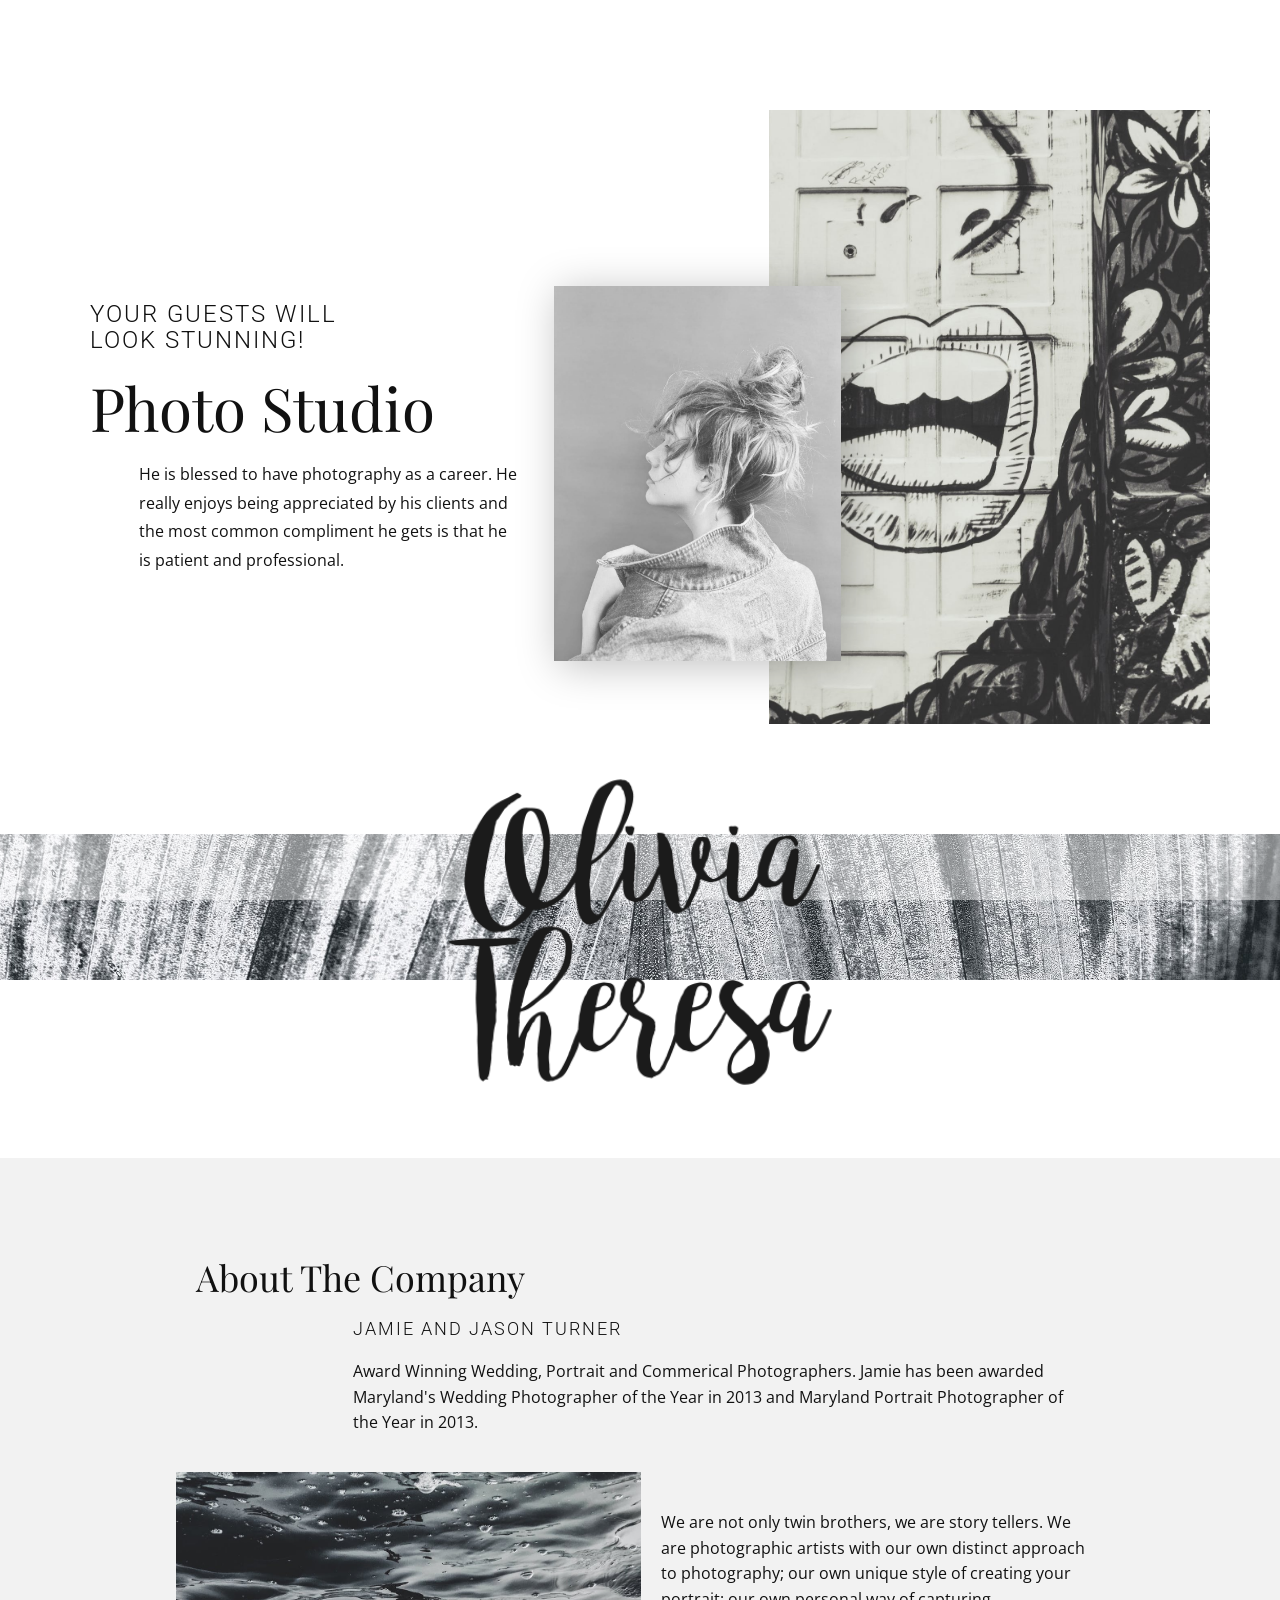
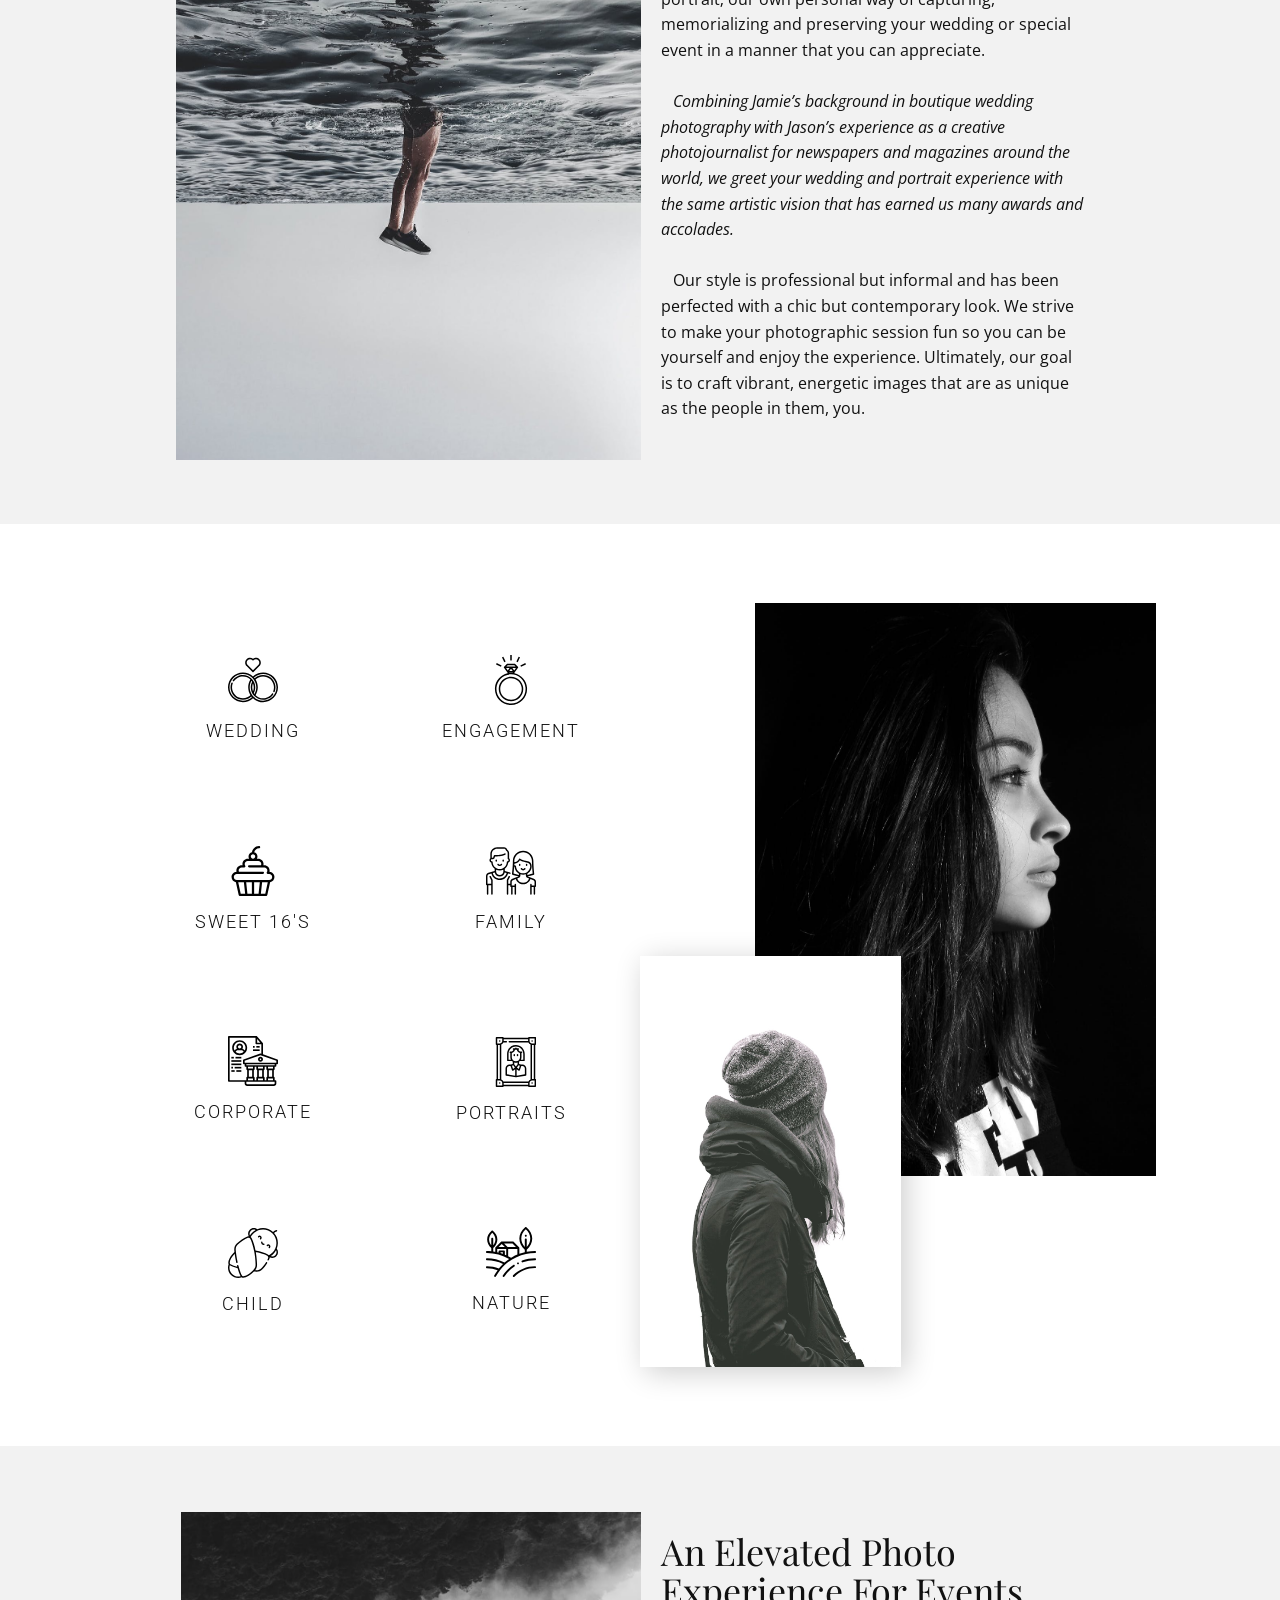
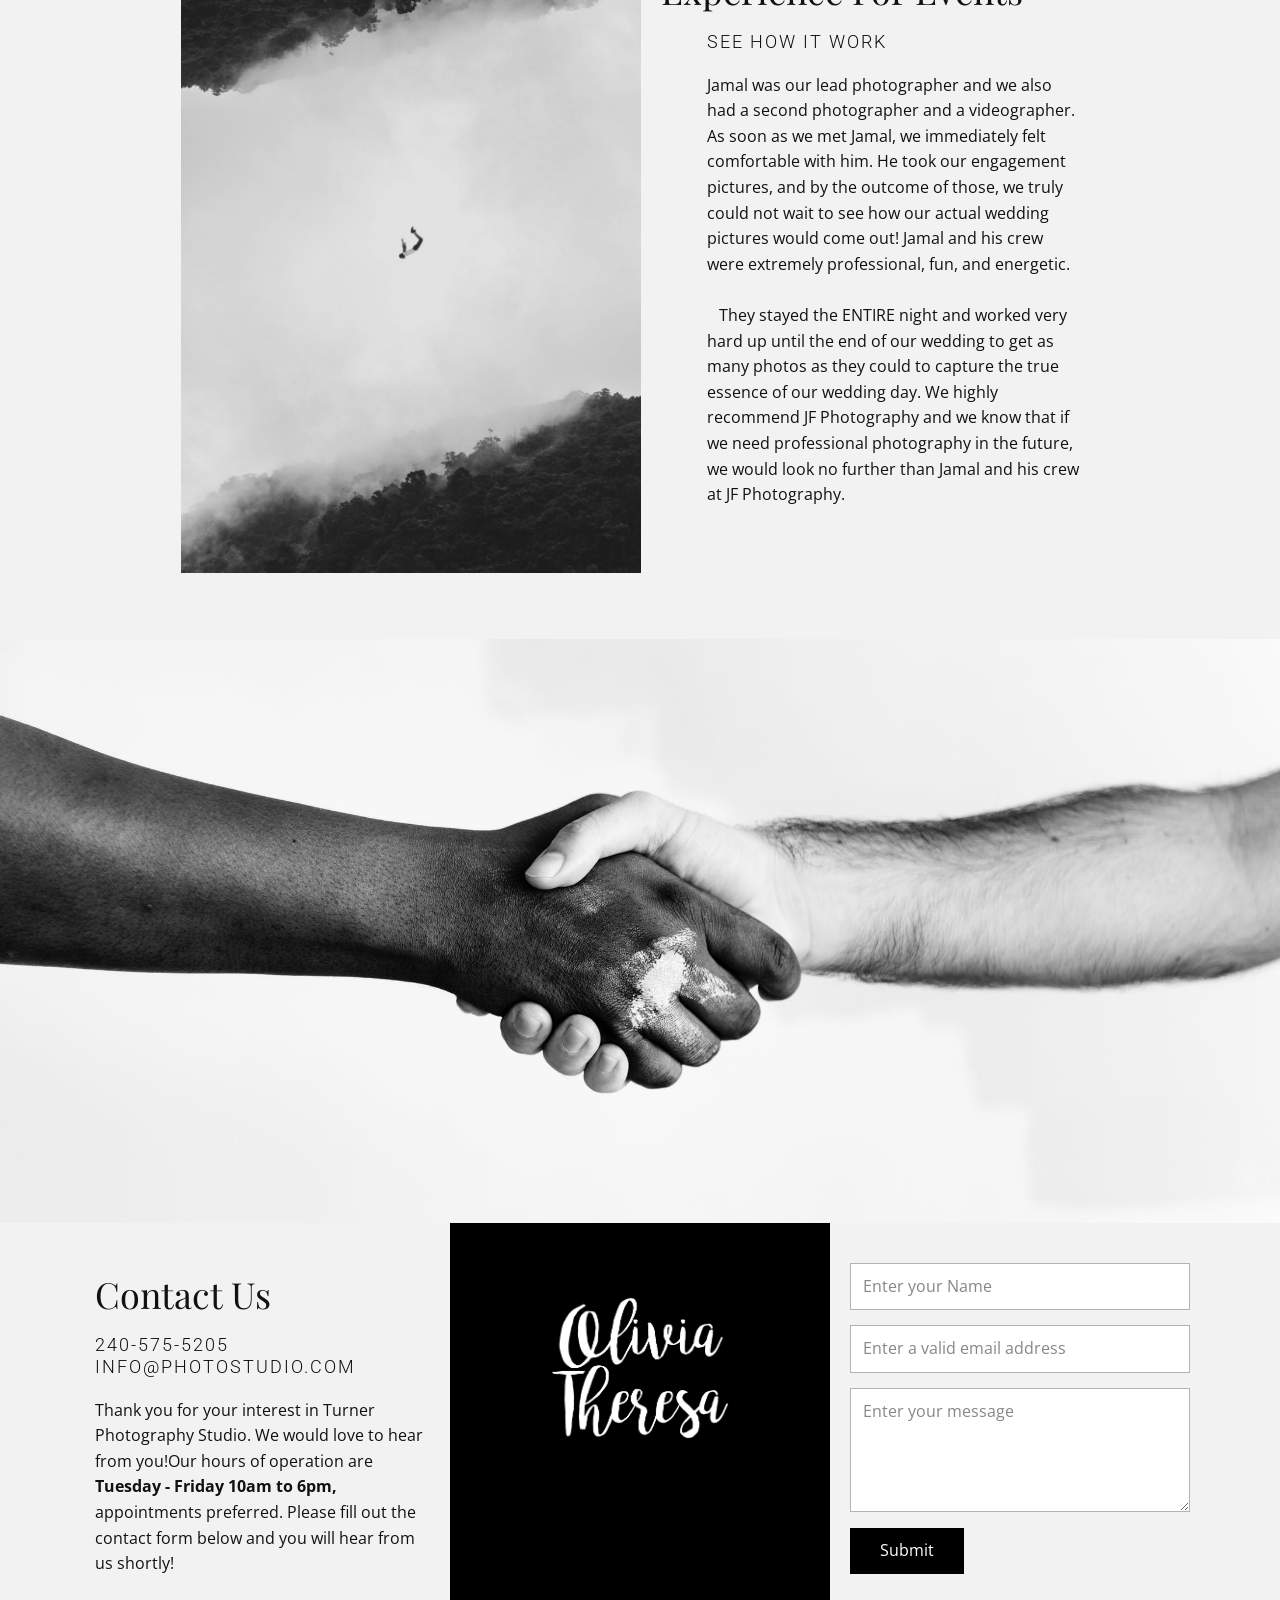
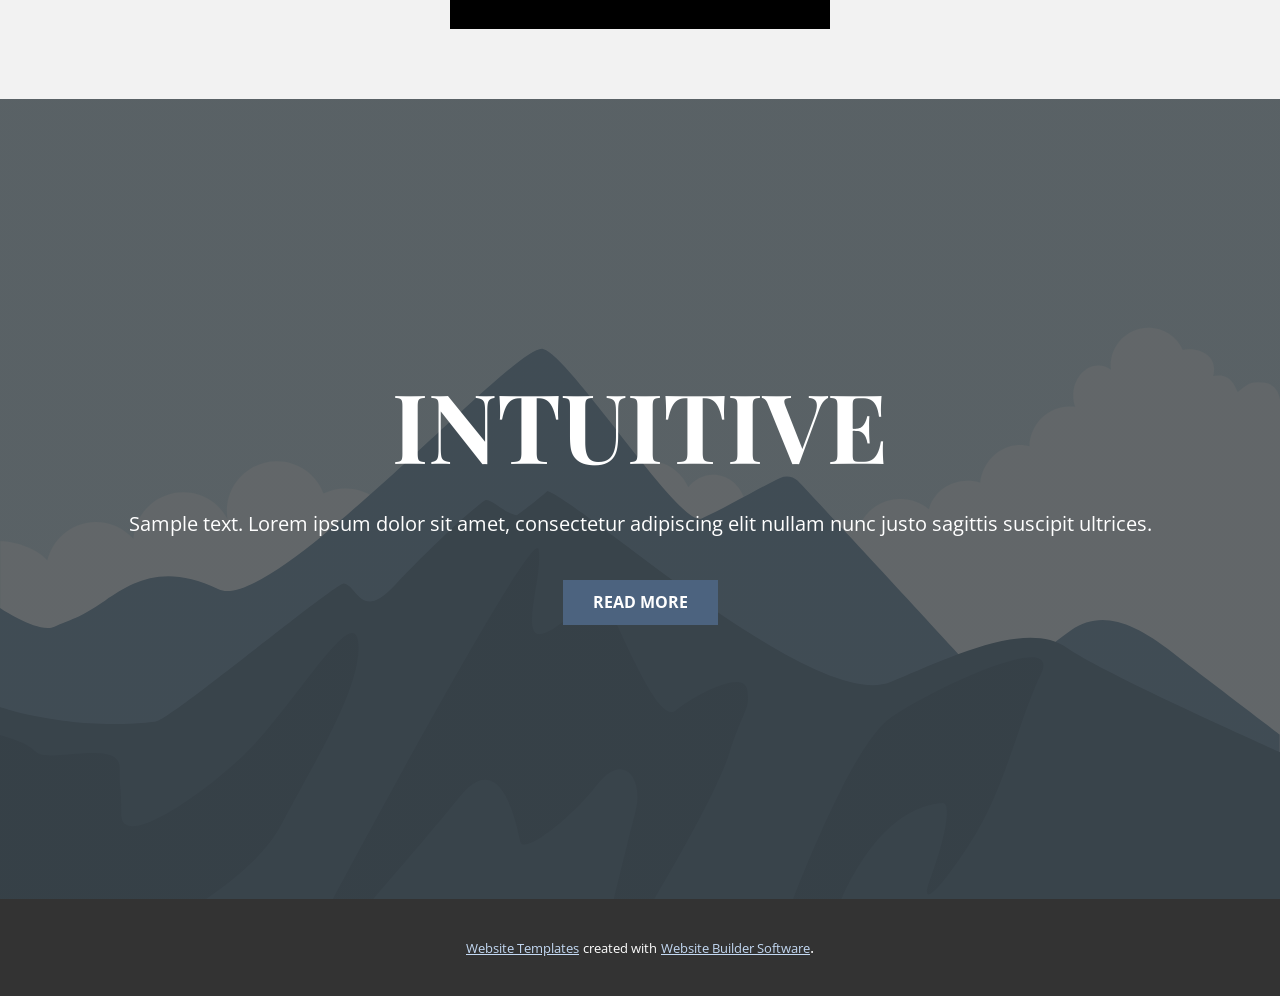
==== index.html @ 744622f9 "try" ====
<!DOCTYPE html>
<html style="font-size: 16px;"><head>
    <meta name="viewport" content="width=device-width, initial-scale=1.0">
    <meta charset="utf-8">
    <meta name="keywords" content="Your guests will look STUNNING!, Photo Studio, About The Company, An Elevated Photo Experience For Events, Contact Us">
    <meta name="description" content="">
    <title>Photo Studio 3.0 1</title>
    <link rel="stylesheet" href="nicepage.css" media="screen">
<link rel="stylesheet" href="Photo-Studio-3.0-1.css" media="screen">
    <script class="u-script" type="text/javascript" src="jquery-1.9.1.min.js" defer=""></script>
    <script class="u-script" type="text/javascript" src="nicepage.js" defer=""></script>
    <meta name="generator" content="Nicepage 4.13.3, nicepage.com">
    <link id="u-theme-google-font" rel="stylesheet" href="https://fonts.googleapis.com/css?family=Roboto:100,100i,300,300i,400,400i,500,500i,700,700i,900,900i|Open+Sans:300,300i,400,400i,500,500i,600,600i,700,700i,800,800i">
    <link id="u-page-google-font" rel="stylesheet" href="https://fonts.googleapis.com/css?family=Playfair+Display:400,400i,500,500i,600,600i,700,700i,800,800i,900,900i">
    
    
    
    
    
    
    
    
    
    <script type="application/ld+json">{
		"@context": "http://schema.org",
		"@type": "Organization",
		"name": ""
}</script>
    <meta name="theme-color" content="#73a3de">
    <meta property="og:title" content="Photo Studio 3.0 1">
    <meta property="og:type" content="website">
  </head>
  <body data-home-page="https://website2301062.nicepage.io/Photo-Studio-3-0-1.html?version=7cbd634e-7b5f-4d4d-ad72-9cb4b474d8e6" data-home-page-title="Photo Studio 3.0 1" class="u-body u-xl-mode"> 
    <section class="u-clearfix u-section-1" id="sec-87e8">
      <div class="u-clearfix u-sheet u-sheet-1">
        <div class="u-clearfix u-expanded-width u-layout-wrap u-layout-wrap-1">
          <div class="u-layout">
            <div class="u-layout-row">
              <div class="u-container-style u-layout-cell u-left-cell u-size-30 u-layout-cell-1">
                <div class="u-container-layout u-container-layout-1">
                  <h2 class="u-heading-font u-subtitle u-text u-text-1">Your guests will<br>look STUNNING!
                  </h2>
                  <h1 class="u-heading-font u-text u-title u-text-2">Photo Studio</h1>
                  <p class="u-text u-text-3">He is blessed to have photography as a career. He really enjoys being appreciated by his clients and the most common compliment he gets is that he is patient and professional.</p>
                </div>
              </div>
              <div class="u-container-style u-layout-cell u-right-cell u-size-30 u-layout-cell-2">
                <div class="u-container-layout u-container-layout-2">
                  <img src="/images/pexelsphoto959314.jpeg" alt="" class="u-expanded-width-md u-image u-image-default u-image-1">
                  <img src="/images/pexelsphoto789812.jpeg" alt="" class="u-image u-image-default u-image-2">
                </div>
              </div>
            </div>
          </div>
        </div>
      </div>
    </section>
    <section class="skrollable skrollable-after u-clearfix u-image u-parallax u-shading u-section-2" id="carousel_c554">
      <div class="u-clearfix u-sheet u-sheet-1">
        <img src="/images/Untitled1.png" alt="" class="u-image u-image-contain u-image-default u-image-1" data-image-width="373" data-image-height="299">
      </div>
    </section>
    <section class="u-clearfix u-grey-5 u-section-3" id="sec-b3a9">
      <div class="u-clearfix u-sheet u-sheet-1">
        <div class="u-clearfix u-expanded-width-lg u-expanded-width-md u-expanded-width-sm u-expanded-width-xs u-layout-wrap u-layout-wrap-1">
          <div class="u-layout">
            <div class="u-layout-col">
              <div class="u-size-30">
                <div class="u-layout-row">
                  <div class="u-container-style u-layout-cell u-left-cell u-right-cell u-size-60 u-layout-cell-1">
                    <div class="u-container-layout u-valign-middle u-container-layout-1">
                      <h2 class="u-text u-text-1">About The Company</h2>
                      <h6 class="u-text u-text-2">JAMIE AND JASON TURNER</h6>
                      <p class="u-text u-text-3">Award Winning Wedding, Portrait and Commerical Photographers.&nbsp;Jamie has been awarded Maryland's Wedding Photographer of the Year in 2013 and Maryland Portrait Photographer of the Year in 2013.</p>
                    </div>
                  </div>
                </div>
              </div>
              <div class="u-size-30">
                <div class="u-layout-row">
                  <div class="u-container-style u-image u-layout-cell u-left-cell u-size-30 u-image-1" data-image-width="1149" data-image-height="1500">
                    <div class="u-container-layout u-container-layout-2"></div>
                  </div>
                  <div class="u-container-style u-layout-cell u-right-cell u-size-30 u-layout-cell-3">
                    <div class="u-container-layout u-valign-middle u-container-layout-3">
                      <p class="u-text u-text-4">We are not only twin brothers, we are story tellers. We are photographic artists with our own distinct approach to photography; our own unique style of creating your portrait; our own personal way of capturing,
                                            memorializing and preserving your wedding or special event in a manner that you can appreciate.&nbsp;<br>
                        <br><i>&nbsp; &nbsp;Combining Jamie’s background in boutique wedding photography with Jason’s experience as a creative photojournalist for newspapers and magazines around the world, we greet your wedding and portrait experience with the same artistic vision that has earned us many awards and accolades.</i>
                        <br>
                        <br>&nbsp;
                                            &nbsp;Our style is professional but informal and has been perfected with a chic but contemporary look. We strive to make your photographic session fun so you can be yourself and enjoy the experience.&nbsp;Ultimately,
                                            our goal is to craft vibrant, energetic images that are as unique as the people in them, you.
                      </p>
                    </div>
                  </div>
                </div>
              </div>
            </div>
          </div>
        </div>
      </div>
    </section>
    <section class="u-clearfix u-section-4" id="sec-b6ba">
      <div class="u-clearfix u-sheet u-sheet-1">
        <div class="u-clearfix u-layout-wrap u-layout-wrap-1">
          <div class="u-gutter-0 u-layout">
            <div class="u-layout-row">
              <div class="u-size-30 u-size-60-md">
                <div class="u-layout-col">
                  <div class="u-size-15">
                    <div class="u-layout-row">
                      <div class="u-align-center u-container-style u-layout-cell u-left-cell u-size-30 u-layout-cell-1">
                        <div class="u-container-layout u-valign-middle u-container-layout-1"><span class="u-icon u-icon-circle u-text-black u-icon-1"><svg class="u-svg-link" preserveAspectRatio="xMidYMin slice" viewBox="0 0 512 512" style=""><use xlink:href="#svg-df56"></use></svg><svg class="u-svg-content" viewBox="0 0 512 512" x="0px" y="0px" id="svg-df56" style="enable-background:new 0 0 512 512;"><g><g><path d="M321.473,42.621C312,33.14,299.401,27.918,285.996,27.919c-10.958,0-21.375,3.489-29.985,9.941    c-8.619-6.453-19.042-9.941-30-9.941c-13.405,0-26.006,5.221-35.478,14.7c-19.559,19.557-19.56,51.387,0,70.958l59.995,59.977    c1.515,1.514,3.5,2.272,5.485,2.272s3.971-0.758,5.485-2.273l59.974-59.979C341.028,94.005,341.027,62.175,321.473,42.621z     M310.5,102.606l-54.487,54.492l-54.507-54.491c-13.512-13.519-13.513-35.507,0-49.018c6.543-6.549,15.246-10.155,24.505-10.155    c9.26,0,17.967,3.607,24.518,10.157c1.455,1.455,3.427,2.272,5.485,2.272c0.001,0,0.002,0,0.003,0    c2.058-0.001,4.032-0.819,5.486-2.276c6.537-6.548,15.236-10.153,24.493-10.153c9.258,0,17.96,3.606,24.504,10.157    C324.009,67.099,324.008,89.088,310.5,102.606z"></path>
</g>
</g><g><g><path d="M359.434,178.949c-38.782,0-75.242,14.313-103.496,40.467c-27.203-25.104-63.525-40.467-103.372-40.467    C68.441,178.949,0,247.39,0,331.515s68.441,152.566,152.566,152.566c38.78,0,75.24-14.313,103.496-40.467    c27.203,25.104,63.525,40.467,103.373,40.467c84.125,0,152.565-68.44,152.565-152.566S443.56,178.949,359.434,178.949z     M152.565,468.562c-75.569,0.004-137.05-61.477-137.05-137.047s61.481-137.051,137.051-137.051s137.05,61.481,137.05,137.051    c0,24.087-6.222,47.418-18.076,68.078c-2.371-3.053-4.582-6.213-6.615-9.488c4.267-8.164,7.636-16.781,10.023-25.675    c2.876-10.685,4.324-21.763,4.324-32.913c0-17.108-3.352-33.699-9.961-49.317c-5.823-13.769-13.943-26.251-24.159-37.171    c-0.043-0.046-0.084-0.093-0.129-0.138c-0.939-1.001-1.889-1.994-2.864-2.969c-11.636-11.636-25.186-20.77-40.277-27.152    c-15.619-6.609-32.209-9.961-49.317-9.961c-10.478,0-20.883,1.283-30.948,3.806c-9.774,2.451-19.249,6.093-28.175,10.809    c-8.771,4.623-17.005,10.302-24.473,16.871c-7.437,6.536-14.108,13.932-19.828,22c-1.2,1.696-1.665,3.744-1.314,5.792    c0.341,2.038,1.469,3.827,3.155,5.027c1.324,0.931,2.865,1.427,4.478,1.427c2.514,0,4.882-1.22,6.341-3.269    c10.085-14.211,23.531-26.023,38.881-34.133c7.83-4.137,16.146-7.323,24.721-9.474c8.833-2.224,17.967-3.341,27.162-3.341    c15.019,0,29.582,2.937,43.277,8.73c12.557,5.31,23.892,12.827,33.761,22.314c-14.887,24.059-22.735,51.627-22.735,80.146    c0,29.366,8.348,56.815,22.783,80.115c-3.935,3.786-8.143,7.29-12.574,10.453c-6.092,4.356-12.639,8.089-19.456,11.119    c-14.202,6.3-29.365,9.506-45.056,9.506c-13.55,0-26.79-2.41-39.346-7.168c-10.395-3.93-20.139-9.402-28.941-16.271    c-8.72-6.795-16.374-14.822-22.735-23.862c-13.199-18.774-20.17-40.868-20.17-63.892c0-13.312,2.327-26.334,6.92-38.695    c1.489-4.013-0.569-8.482-4.582-9.971c-0.869-0.321-1.779-0.486-2.7-0.486c-3.217,0-6.144,2.027-7.272,5.058    c-5.233,14.088-7.881,28.93-7.881,44.094c0.01,26.241,7.954,51.417,22.993,72.797c7.24,10.312,15.96,19.457,25.9,27.203    c10.033,7.82,21.121,14.058,32.975,18.535c14.315,5.42,29.396,8.172,44.839,8.172l0.021-0.052v0.052    c17.853,0,35.126-3.652,51.334-10.839c7.778-3.456,15.236-7.717,22.176-12.671c4.371-3.117,8.552-6.523,12.5-10.176    c2.112,2.736,4.314,5.399,6.602,7.984C219.863,455.815,187.248,468.562,152.565,468.562z M263.758,331.517    c0,9.806-1.273,19.528-3.786,28.889c-1.093,4.067-2.431,8.065-3.982,11.982c-5.141-12.99-7.747-26.727-7.747-40.871    c-0.001-9.805,1.271-19.528,3.785-28.9c1.092-4.063,2.429-8.057,3.977-11.97C261.152,303.643,263.758,317.378,263.758,331.517z     M359.434,468.566c-75.57,0-137.051-61.481-137.051-137.051c0-24.086,6.222-47.418,18.075-68.078    c2.368,3.052,4.577,6.21,6.608,9.481c-4.263,8.168-7.63,16.787-10.016,25.676c-2.875,10.695-4.323,21.763-4.323,32.923    c0,17.108,3.351,33.699,9.961,49.317c5.832,13.791,13.968,26.289,24.205,37.22c0.021,0.022,0.04,0.046,0.062,0.067    c0.947,1.009,1.903,2.009,2.885,2.991c11.636,11.636,25.186,20.77,40.277,27.152c15.619,6.609,32.21,9.961,49.328,9.961    c10.468,0,20.884-1.283,30.947-3.817c9.765-2.45,19.239-6.082,28.166-10.798c8.771-4.634,17.004-10.312,24.472-16.871    c7.437-6.536,14.109-13.932,19.829-22c2.472-3.496,1.645-8.347-1.841-10.819c-1.324-0.931-2.876-1.427-4.489-1.427    c-2.514,0-4.883,1.22-6.33,3.269c-10.085,14.211-23.531,26.013-38.892,34.133c-7.819,4.137-16.135,7.323-24.71,9.475    c-8.833,2.213-17.967,3.34-27.162,3.34c-15.019,0-29.583-2.947-43.288-8.74c-12.545-5.311-23.88-12.827-33.749-22.312    c14.886-24.058,22.733-51.624,22.733-80.142c0-29.368-8.35-56.819-22.787-80.12c3.936-3.786,8.148-7.292,12.578-10.456    c6.092-4.344,12.639-8.088,19.456-11.119c14.212-6.299,29.366-9.495,45.057-9.495c13.549,0,26.789,2.41,39.346,7.158    c0.051,0.021,0.103,0.041,0.144,0.051l0.021,0.011c10.374,3.951,20.097,9.432,28.879,16.291    c8.699,6.795,16.332,14.832,22.673,23.862c13.178,18.753,20.138,40.826,20.128,63.819c0,13.312-2.327,26.334-6.92,38.695    c-0.713,1.944-0.641,4.044,0.228,5.926c0.858,1.893,2.399,3.32,4.343,4.044c0.88,0.321,1.78,0.487,2.7,0.487    c3.227,0,6.155-2.028,7.282-5.059c5.233-14.108,7.882-28.94,7.882-44.094c-0.01-26.242-7.955-51.417-22.994-72.807    c-7.24-10.302-15.949-19.457-25.889-27.193c-10.033-7.82-21.132-14.057-32.986-18.547c-14.315-5.419-29.406-8.161-44.838-8.161    h-0.01c-17.854,0-35.126,3.641-51.335,10.84c-7.778,3.443-15.246,7.705-22.186,12.671c-4.371,3.117-8.552,6.523-12.499,10.172    c-2.112-2.736-4.314-5.399-6.603-7.984c25.333-23.297,57.949-36.045,92.633-36.045c75.57,0,137.051,61.481,137.051,137.051    C496.485,407.085,435.004,468.566,359.434,468.566z"></path>
</g>
</g></svg></span>
                          <h6 class="u-text u-text-1">Wedding</h6>
                        </div>
                      </div>
                      <div class="u-align-center u-container-style u-layout-cell u-size-30 u-layout-cell-2">
                        <div class="u-container-layout u-valign-middle u-container-layout-2"><span class="u-icon u-icon-circle u-text-black u-icon-2"><svg class="u-svg-link" preserveAspectRatio="xMidYMin slice" viewBox="0 0 512 512" style=""><use xlink:href="#svg-9abe"></use></svg><svg class="u-svg-content" viewBox="0 0 512 512" x="0px" y="0px" id="svg-9abe" style="enable-background:new 0 0 512 512;"><g><g><rect x="248.282" width="15.437" height="55.646"></rect>
</g>
</g><g><g><rect x="301.818" y="37.505" transform="matrix(0.4198 -0.9076 0.9076 0.4198 150.2104 325.4243)" width="55.645" height="15.436"></rect>
</g>
</g><g><g><rect x="352.888" y="94.013" transform="matrix(0.9051 -0.4251 0.4251 0.9051 -7.1327 171.4971)" width="55.644" height="15.437"></rect>
</g>
</g><g><g><rect x="123.564" y="73.921" transform="matrix(0.4252 -0.9051 0.9051 0.4252 -16.6274 177.3064)" width="15.437" height="55.646"></rect>
</g>
</g><g><g><rect x="174.632" y="17.401" transform="matrix(0.9076 -0.4198 0.4198 0.9076 -2.1385 80.7295)" width="15.436" height="55.645"></rect>
</g>
</g><g><g><path d="M290.936,186.543v-6.118h1.686l35.049-49.114c0.269-0.375,0.487-0.77,0.682-1.175c0.557-1.074,0.877-2.292,0.877-3.583    v-3.216l-32.892-32.611h-80.676l-32.891,32.611v3.216c0,1.27,0.311,2.467,0.851,3.529c0.199,0.419,0.422,0.828,0.698,1.213    l35.059,49.13h1.686v6.118C147.03,202.608,91.399,268.625,91.399,347.399C91.399,438.16,165.24,512,256,512    S420.6,438.16,420.6,347.399C420.602,268.625,364.972,202.608,290.936,186.543z M288.649,159.42l-17.874-25.047h35.747    L288.649,159.42z M275.499,180.425v2.374h-38.997v-2.374H275.499z M238.344,164.987l17.657-24.743l17.657,24.743H238.344z     M222.019,106.164h67.964l12.882,12.772h-93.726L222.019,106.164z M205.48,134.372h35.747l-17.874,25.047L205.48,134.372z     M256.001,496.563c-82.249,0-149.163-66.915-149.163-149.163s66.915-149.163,149.163-149.163s149.163,66.915,149.163,149.163    S338.25,496.563,256.001,496.563z"></path>
</g>
</g><g><g><path d="M256.001,221.877c-69.213,0-125.523,56.309-125.523,125.523s56.31,125.523,125.523,125.523    s125.523-56.309,125.523-125.523S325.214,221.877,256.001,221.877z M256.001,457.485c-60.701,0-110.086-49.384-110.086-110.086    s49.384-110.086,110.086-110.086s110.086,49.384,110.086,110.086C366.087,408.102,316.702,457.485,256.001,457.485z"></path>
</g>
</g></svg></span>
                          <h6 class="u-text u-text-2">Engagement</h6>
                        </div>
                      </div>
                    </div>
                  </div>
                  <div class="u-size-15">
                    <div class="u-layout-row">
                      <div class="u-align-center u-container-style u-layout-cell u-left-cell u-size-30 u-layout-cell-3">
                        <div class="u-container-layout u-valign-middle u-container-layout-3"><span class="u-icon u-icon-circle u-text-black u-icon-3"><svg class="u-svg-link" preserveAspectRatio="xMidYMin slice" viewBox="0 0 440.585 440.585" style=""><use xlink:href="#svg-d9b6"></use></svg><svg class="u-svg-content" viewBox="0 0 440.585 440.585" x="0px" y="0px" id="svg-d9b6" style="enable-background:new 0 0 440.585 440.585;"><path d="M409.38,272.934c0-24.792-19.475-45.122-43.93-46.494c0.808-3.457,1.22-7.02,1.22-10.631  c0-25.678-20.891-46.568-46.568-46.568h-8.022c0.797-3.435,1.203-6.972,1.203-10.558c0-25.678-20.891-46.567-46.568-46.567h-12.171  c3.248-5.722,5.112-12.327,5.112-19.363c0-17.947-12.077-33.115-28.527-37.834C235.08,35.035,252.655,20,273.68,20  c5.522,0,10-4.477,10-10s-4.478-10-10-10c-31.943,0-58.428,23.755-62.755,54.524c-17.196,4.215-29.996,19.751-29.996,38.228  c0,7.036,1.865,13.641,5.112,19.363h-12.17c-25.678,0-46.568,20.89-46.568,46.567c0,3.586,0.407,7.124,1.203,10.558h-8.022  c-25.678,0-46.568,20.891-46.568,46.568c0,3.611,0.413,7.174,1.22,10.631c-24.455,1.372-43.93,21.702-43.93,46.494  c0,22.868,16.574,41.925,38.338,45.824l24.617,113.938c0.995,4.603,5.065,7.888,9.774,7.888h58.146c0.007,0,0.014,0.001,0.021,0.001  c0.006,0,0.012-0.001,0.018-0.001h116.348c0.006,0,0.012,0.001,0.018,0.001c0.007,0,0.014-0.001,0.021-0.001h58.145  c4.709,0,8.78-3.285,9.774-7.888l24.617-113.938C392.806,314.858,409.38,295.802,409.38,272.934z M200.929,92.752  c0-10.677,8.687-19.363,19.363-19.363c10.677,0,19.363,8.687,19.363,19.363c0,10.677-8.687,19.363-19.363,19.363  C209.616,112.115,200.929,103.429,200.929,92.752z M90.164,319.501h49.89l10.92,101.083h-38.97L90.164,319.501z M280.414,319.501  l-10.92,101.083h-39.202V319.501H280.414z M210.293,420.584h-39.202l-10.92-101.083h50.121V420.584z M328.581,420.584h-38.97  l10.919-101.083h49.89L328.581,420.584z M362.812,299.501H77.773c-14.65,0-26.568-11.918-26.568-26.567  c0-14.649,11.918-26.568,26.568-26.568h229.862c5.522,0,10-4.478,10-10c0-5.522-4.478-10-10-10H96.115  c-1.437-3.31-2.2-6.884-2.2-10.557c0-14.649,11.918-26.568,26.568-26.568h23.144c3.706,0,7.107-2.049,8.84-5.325  c1.732-3.275,1.511-7.241-0.575-10.304c-3.002-4.409-4.589-9.571-4.589-14.929c0-14.649,11.918-26.567,26.568-26.567h92.843  c14.649,0,26.568,11.918,26.568,26.567c0,3.673-0.763,7.248-2.2,10.558H186.337c-5.523,0-10,4.478-10,10c0,5.522,4.477,10,10,10  h110.621h23.144c14.649,0,26.568,11.919,26.568,26.568c0,5.356-1.587,10.519-4.59,14.929c-2.086,3.063-2.307,7.027-0.574,10.303  c1.732,3.276,5.134,5.325,8.84,5.325h12.466c14.649,0,26.568,11.919,26.568,26.568C389.38,287.583,377.461,299.501,362.812,299.501z  "></path></svg></span>
                          <h6 class="u-text u-text-3">Sweet 16's</h6>
                        </div>
                      </div>
                      <div class="u-align-center u-container-style u-layout-cell u-size-30 u-layout-cell-4">
                        <div class="u-container-layout u-valign-middle u-container-layout-4"><span class="u-icon u-icon-circle u-text-black u-icon-4"><svg class="u-svg-link" preserveAspectRatio="xMidYMin slice" viewBox="0 0 512 512" style=""><use xlink:href="#svg-4b68"></use></svg><svg class="u-svg-content" viewBox="0 0 512 512" x="0px" y="0px" id="svg-4b68" style="enable-background:new 0 0 512 512;"><g><g><path d="M246.334,271.007l-53.833-16.15v-21.805c19.895-14.732,33.355-37.684,35.266-63.805    c10.392-3.128,17.984-12.787,17.984-24.185c0-7.378-3.316-14.371-8.875-19.125V74.062c0-14.222-7.203-27.525-19.008-35.497    C213.921,23.737,200.621,13.312,185,13.312h-71c-38.392,0-69.625,31.233-69.625,69.625v43c-5.559,4.754-8.875,11.746-8.875,19.125    c0,11.398,7.592,21.057,17.984,24.185c1.911,26.121,15.37,49.073,35.266,63.805v21.805l-64.431,19.329    C9.773,278.55,0,291.685,0,306.872v86.69c0,4.142,3.358,7.5,7.5,7.5h1.375v90.125c0,4.142,3.358,7.5,7.5,7.5s7.5-3.358,7.5-7.5    v-90.125H53.25v90.125c0,4.142,3.358,7.5,7.5,7.5c4.142,0,7.5-3.358,7.5-7.5v-142c0-1.165-0.271-2.313-0.792-3.354l-17.75-35.5    c-1.852-3.705-6.356-5.207-10.062-3.354c-3.705,1.852-5.207,6.357-3.354,10.062l16.958,33.917v35.104H16.375H15v-79.19    c0-8.511,5.478-15.873,13.63-18.319l26.933-8.08c9.156,38.905,44.392,67.338,85.063,67.338c20.911,0,41.145-7.503,56.974-21.128    c14.058-12.1,23.865-28.336,28.071-46.216l16.352,4.907c0.719,0.216,1.444,0.318,2.158,0.318c3.226,0,6.206-2.098,7.181-5.347    C252.552,276.378,250.301,272.197,246.334,271.007z M68.25,162.812c0-4.142-3.358-7.5-7.5-7.5c-5.652,0-10.25-4.598-10.25-10.25    c0-3.638,1.924-6.93,5.147-8.806c0.166-0.097,0.317-0.211,0.474-0.319c1.427-0.725,3.01-1.125,4.629-1.125h11.353    c7.06,0,13.303-4.5,15.535-11.197l5.167-15.5c17.632-0.389,73.2-2.857,104.424-18.47c3.705-1.852,5.207-6.357,3.354-10.062    c-1.852-3.705-6.356-5.207-10.062-3.354C157.03,92.974,88.067,93.187,87.374,93.187c-3.228,0.001-6.094,2.066-7.114,5.128    l-6.852,20.557c-0.188,0.562-0.711,0.94-1.305,0.94H60.75c-0.459,0-0.917,0.02-1.375,0.045v-36.92    c0-30.12,24.505-54.625,54.625-54.625h71c9.408,0,17.313,6.78,18.796,16.121c0.359,2.26,1.73,4.233,3.723,5.357    c8.855,4.994,14.355,14.294,14.355,24.272v55.712c0,2.67,1.42,5.139,3.728,6.482c3.223,1.876,5.147,5.168,5.147,8.806    c0,5.652-4.598,10.25-10.25,10.25c-4.142,0-7.5,3.358-7.5,7.5c0,39.908-32.467,72.375-72.375,72.375S68.25,202.719,68.25,162.812z     M177.5,242.005v18.432c0,20.333-16.542,36.875-36.875,36.875c-20.301,0-36.82-16.49-36.873-36.779    c0-0.036-0.002-0.072-0.002-0.107v-18.421c11.211,5.241,23.704,8.182,36.875,8.182S166.289,247.247,177.5,242.005z     M187.813,315.315c-13.108,11.283-29.867,17.497-47.188,17.497c-34,0-63.401-23.987-70.649-56.662l19.715-5.914    c4.595,23.933,25.681,42.076,50.934,42.076c25.254,0,46.339-18.143,50.934-42.077l19.714,5.915    C207.912,291.302,199.696,305.088,187.813,315.315z"></path>
</g>
</g><g><g><path d="M163.1,183.614c-3.217-2.61-7.94-2.117-10.549,1.1c-3.19,3.934-7.425,6.1-11.925,6.1s-8.735-2.166-11.925-6.1    c-2.608-3.217-7.332-3.709-10.549-1.1c-3.217,2.609-3.709,7.332-1.1,10.549c6.004,7.403,14.596,11.65,23.573,11.65    s17.569-4.247,23.575-11.65C166.809,190.945,166.317,186.223,163.1,183.614z"></path>
</g>
</g><g><g><path d="M105.125,137.562c-4.142,0-7.5,3.358-7.5,7.5v8.875c0,4.142,3.358,7.5,7.5,7.5c4.142,0,7.5-3.358,7.5-7.5v-8.875    C112.625,140.921,109.267,137.562,105.125,137.562z"></path>
</g>
</g><g><g><path d="M176.125,137.562c-4.142,0-7.5,3.358-7.5,7.5v8.875c0,4.142,3.358,7.5,7.5,7.5c4.142,0,7.5-3.358,7.5-7.5v-8.875    C183.625,140.921,180.267,137.562,176.125,137.562z"></path>
</g>
</g><g><g><path d="M402.725,227.987c-3.217-2.61-7.94-2.117-10.549,1.1c-3.19,3.934-7.425,6.1-11.925,6.1s-8.735-2.166-11.925-6.1    c-2.608-3.217-7.332-3.709-10.549-1.1c-3.217,2.609-3.709,7.332-1.1,10.549c6.005,7.404,14.598,11.65,23.575,11.65    c8.977,0,17.567-4.246,23.573-11.65C406.434,235.32,405.942,230.596,402.725,227.987z"></path>
</g>
</g><g><g><path d="M344.75,181.937c-4.142,0-7.5,3.358-7.5,7.5v8.875c0,4.142,3.358,7.5,7.5,7.5c4.142,0,7.5-3.358,7.5-7.5v-8.875    C352.25,185.294,348.892,181.937,344.75,181.937z"></path>
</g>
</g><g><g><path d="M415.75,181.937c-4.142,0-7.5,3.358-7.5,7.5v8.875c0,4.142,3.358,7.5,7.5,7.5c4.142,0,7.5-3.358,7.5-7.5v-8.875    C423.25,185.296,419.892,181.937,415.75,181.937z"></path>
</g>
</g><g><g><path d="M490.549,335.529l-60.856-24.343c-0.517-0.207-1.009-0.454-1.475-0.733c41.218-8.3,60.521-16.101,61.375-16.451    c3.134-1.284,5.019-4.51,4.599-7.871c-0.088-0.706-8.817-71.242-8.817-132.195c0-57.966-47.159-105.125-105.125-105.125    s-105.125,47.16-105.125,105.127c0,60.924-8.729,131.489-8.817,132.195c-0.42,3.361,1.464,6.586,4.599,7.871    c0.854,0.35,20.157,8.15,61.375,16.451c-0.466,0.279-0.958,0.526-1.475,0.733l-60.855,24.342    c-13.031,5.212-21.451,17.649-21.451,31.684v18.849H228v-35.104l16.958-33.917c1.853-3.705,0.351-8.21-3.354-10.062    c-3.705-1.853-8.21-0.351-10.062,3.354l-17.75,35.5c-0.521,1.042-0.792,2.189-0.792,3.354v142c0,4.142,3.358,7.5,7.5,7.5    c4.142,0,7.5-3.358,7.5-7.5v-90.125h20.5v10.254c0,1.99,0.791,3.898,2.198,5.305c1.406,1.406,3.313,2.195,5.302,2.195    c0.001,0,0.002,0,0.004,0h1.371v72.371c0,4.142,3.358,7.5,7.5,7.5c4.142,0,7.5-3.358,7.5-7.5v-72.375h20.5v72.375    c0,4.142,3.358,7.5,7.5,7.5c4.142,0,7.5-3.358,7.5-7.5v-97.625c0-4.142-3.358-7.5-7.5-7.5c-4.142,0-7.5,3.358-7.5,7.5v10.25H263.5    v-36.6c0-7.866,4.719-14.836,12.022-17.757l29.917-11.967c10.279,32.414,40.433,54.698,74.811,54.698s64.532-22.285,74.811-54.698    l29.917,11.967c7.303,2.921,12.022,9.892,12.022,17.757v36.6h-29.375v-10.25c0-4.142-3.358-7.5-7.5-7.5    c-4.142,0-7.5,3.358-7.5,7.5v97.625c0,4.142,3.358,7.5,7.5,7.5c4.142,0,7.5-3.358,7.5-7.5v-72.375h20.5v72.375    c0,4.142,3.358,7.5,7.5,7.5c4.142,0,7.5-3.358,7.5-7.5v-72.375h1.375c4.142,0,7.5-3.358,7.5-7.5v-44.1    C512,353.178,503.58,340.742,490.549,335.529z M290.124,153.937c0.001-49.696,40.431-90.125,90.126-90.125    s90.125,40.43,90.125,90.125c0,51.49,6.124,109.623,8.231,128.098c-8.309,2.823-26.493,8.386-55.356,14.114v-12.912    c4.164-2.35,8.147-5.039,11.89-8.065c15.239-12.317,26.006-29.568,30.319-48.573c1.437-6.333,2.166-12.864,2.166-19.412    c0-43.685-31.643-49.967-62.243-56.042c-19.57-3.885-39.806-7.903-55.947-20.815c-1.765-1.413-4.077-1.949-6.286-1.466    c-2.209,0.482-4.085,1.939-5.103,3.959c-0.042,0.083-4.244,8.355-11.351,16.41c-6.019,6.822-15.472,14.954-26.321,14.954    c-3.692,0-7.199,0.803-10.363,2.234C290.084,162.234,290.124,158.064,290.124,153.937z M380.25,279.563    c-16.746,0-32.466-5.553-45.461-16.057c-12.629-10.208-21.55-24.494-25.121-40.227c-1.19-5.245-1.793-10.66-1.793-16.092    c0-4.142-3.358-7.5-7.5-7.5c-5.652,0-10.25-4.598-10.25-10.25s4.598-10.25,10.25-10.25c22.743,0,39.239-20.594,46.688-32.116    c17.491,11.261,37.496,15.233,55.398,18.788c32.963,6.544,50.164,11.354,50.164,41.329c0,5.433-0.604,10.847-1.793,16.092    c-3.57,15.733-12.492,30.019-25.121,40.227C412.716,274.011,396.996,279.563,380.25,279.563z M281.894,282.035    c1.327-11.638,4.248-39.011,6.228-70.545c1.571,0.876,3.235,1.604,4.988,2.132c0.32,4.378,0.965,8.722,1.931,12.977    c4.313,19.005,15.081,36.256,30.319,48.573c3.743,3.026,7.726,5.715,11.89,8.065v12.912    C308.382,290.42,290.198,284.857,281.894,282.035z M380.25,377.188c-28.18,0-52.858-18.501-60.846-45.284l16.973-6.789    c9.642-3.857,15.873-13.059,15.873-23.444v-11.745c8.97,3.034,18.432,4.638,28,4.638s19.03-1.604,28-4.638v11.745    c0,10.385,6.23,19.587,15.872,23.444l16.974,6.79C433.108,358.685,408.431,377.188,380.25,377.188z"></path>
</g>
</g></svg></span>
                          <h6 class="u-text u-text-4">Family</h6>
                        </div>
                      </div>
                    </div>
                  </div>
                  <div class="u-size-15">
                    <div class="u-layout-row">
                      <div class="u-align-center u-container-style u-layout-cell u-left-cell u-size-30 u-layout-cell-5">
                        <div class="u-container-layout u-valign-middle u-container-layout-5"><span class="u-icon u-icon-circle u-text-black u-icon-5"><svg class="u-svg-link" preserveAspectRatio="xMidYMin slice" viewBox="0 0 480 480" style=""><use xlink:href="#svg-d13d"></use></svg><svg class="u-svg-content" viewBox="0 0 480 480" id="svg-d13d"><path d="m474.640625 224.449219-138.640625-48.527344v-103.921875c0-1.9375-.703125-3.804688-1.976562-5.265625l-56-64c-1.519532-1.738281-3.714844-2.734375-6.023438-2.734375h-264c-4.417969 0-8 3.582031-8 8v424c0 4.417969 3.582031 8 8 8h152v16c0 13.253906 10.746094 24 24 24h256c13.253906 0 24-10.746094 24-24v-24c0-4.417969-3.582031-8-8-8h-8v-24c0-4.417969-3.582031-8-8-8v-64c4.417969 0 8-3.582031 8-8v-24h8c4.417969 0 8-3.582031 8-8v-16h8c4.417969 0 8-3.582031 8-8v-32c0-3.402344-2.148438-6.429688-5.359375-7.550781zm-194.640625-195.152344 30.398438 34.703125h-30.398438zm-264 394.703125v-408h248v56c0 4.417969 3.582031 8 8 8h48v90.320312l-5.359375-1.871093c-1.710937-.597657-3.570313-.597657-5.28125 0l-160 56c-3.210937 1.121093-5.359375 4.148437-5.359375 7.550781v32c0 4.417969 3.582031 8 8 8h8v16c0 4.417969 3.582031 8 8 8h8v24c0 4.417969 3.582031 8 8 8v64c-4.417969 0-8 3.582031-8 8v24zm256-128v24c0 4.417969 3.582031 8 8 8v64c-4.417969 0-8 3.582031-8 8v24h-16v-24c0-4.417969-3.582031-8-8-8v-64c4.417969 0 8-3.582031 8-8v-24zm96 0v24c0 4.417969 3.582031 8 8 8v64c-4.417969 0-8 3.582031-8 8v24h-16v-24c0-4.417969-3.582031-8-8-8v-64c4.417969 0 8-3.582031 8-8v-24zm-72 32h32v64h-32zm-8 80h48v16h-48zm48-96h-48v-16h48zm-136 16h32v64h-32zm-8 80h48v16h-48zm48-96h-48v-16h48zm208 144c0 4.417969-3.582031 8-8 8h-256c-4.417969 0-8-3.582031-8-8v-16h272zm-64-32v-16h48v16zm40-32h-32v-64h32zm8-80h-48v-16h48zm16-32h-272v-8h272zm16-24h-304v-18.320312l152-53.199219 152 53.199219zm0 0"></path><path d="m288 224c0 13.253906 10.746094 24 24 24s24-10.746094 24-24-10.746094-24-24-24-24 10.746094-24 24zm32 0c0 4.417969-3.582031 8-8 8s-8-3.582031-8-8 3.582031-8 8-8 8 3.582031 8 8zm0 0"></path><path d="m112 184c39.765625 0 72-32.234375 72-72s-32.234375-72-72-72-72 32.234375-72 72c.042969 39.746094 32.253906 71.957031 72 72zm-38.679688-31.609375c3.210938-9.800781 12.367188-16.417969 22.679688-16.390625h32c10.3125-.027344 19.46875 6.589844 22.679688 16.390625-21.589844 20.808594-55.769532 20.808594-77.359376 0zm22.679688-48.390625c0-8.835938 7.164062-16 16-16s16 7.164062 16 16-7.164062 16-16 16-16-7.164062-16-16zm16-48c19.660156-.019531 37.886719 10.28125 48.011719 27.132812 10.125 16.851563 10.660156 37.78125 1.414062 55.132813-5.277343-8.160156-13.375-14.09375-22.746093-16.664063 8.847656-13.363281 6.449218-31.207031-5.613282-41.757812s-30.070312-10.550781-42.132812 0-14.460938 28.394531-5.613282 41.757812c-9.371093 2.574219-17.46875 8.507813-22.746093 16.671876-9.25-17.351563-8.71875-38.285157 1.40625-55.136719 10.125-16.855469 28.355469-27.160157 48.019531-27.136719zm0 0"></path><path d="m240 96h16v16h-16zm0 0"></path><path d="m272 96h32v16h-32zm0 0"></path><path d="m240 128h64v16h-64zm0 0"></path><path d="m32 200h24v16h-24zm0 0"></path><path d="m72 200h56v16h-56zm0 0"></path><path d="m32 232h96v16h-96zm0 0"></path><path d="m32 264h96v16h-96zm0 0"></path><path d="m32 296h16v16h-16zm0 0"></path><path d="m64 296h64v16h-64zm0 0"></path><path d="m32 328h32v16h-32zm0 0"></path><path d="m80 328h48v16h-48zm0 0"></path></svg></span>
                          <h6 class="u-text u-text-5">Corporate</h6>
                        </div>
                      </div>
                      <div class="u-align-center u-container-style u-layout-cell u-size-30 u-layout-cell-6">
                        <div class="u-container-layout u-valign-middle u-container-layout-6"><span class="u-icon u-icon-circle u-text-black u-icon-6"><svg class="u-svg-link" preserveAspectRatio="xMidYMin slice" viewBox="-50 0 512 512" style=""><use xlink:href="#svg-a139"></use></svg><svg class="u-svg-content" viewBox="-50 0 512 512" id="svg-a139"><path d="m405.101562 81.265625c4.140626 0 7.5-3.359375 7.5-7.5v-66.265625c0-4.140625-3.359374-7.5-7.5-7.5h-66.265624c-4.144532 0-7.5 3.359375-7.5 7.5v.78125h-250.070313v-.78125c0-4.140625-3.359375-7.5-7.5-7.5h-66.265625c-4.140625 0-7.5 3.359375-7.5 7.5v66.265625c0 4.140625 3.359375 7.5 7.5 7.5h.785156v349.46875h-.785156c-4.140625 0-7.5 3.359375-7.5 7.5v66.265625c0 4.140625 3.359375 7.5 7.5 7.5h66.265625c4.140625 0 7.5-3.359375 7.5-7.5v-.785156h250.066406v.785156c0 4.140625 3.359375 7.5 7.5 7.5h66.269531c4.140626 0 7.5-3.359375 7.5-7.5v-66.265625c0-4.140625-3.359374-7.5-7.5-7.5h-.785156v-349.46875zm-58.765624-66.265625h51.265624v51.265625h-.773437c-.003906 0-.007813 0-.011719 0s-.007812 0-.007812 0h-24.839844c-14.136719 0-25.632812-11.5-25.632812-25.632813zm-15 8.28125v17.351562c0 .261719.011718.523438.019531.78125h-192.863281c-4.144532 0-7.5 3.359376-7.5 7.5 0 4.144532 3.355468 7.5 7.5 7.5h196.03125c4.117187 9.734376 11.925781 17.542969 21.660156 21.660157v355.851562c-9.691406 4.097657-17.46875 11.855469-21.601563 21.527344h-256.566406c-4.132813-9.671875-11.910156-17.429687-21.597656-21.527344v-355.851562c9.730469-4.117188 17.539062-11.925781 21.65625-21.660157h30.367187c4.144532 0 7.5-3.355468 7.5-7.5 0-4.140624-3.355468-7.5-7.5-7.5h-27.195312c.003906-.257812.019531-.519531.019531-.78125v-17.351562zm-316.335938-8.28125h51.265625v25.632812c0 14.136719-11.496094 25.632813-25.632813 25.632813h-24.835937c-.003906 0-.007813 0-.011719 0s-.007812 0-.011718 0h-.773438zm8.285156 66.265625h17.347656c.265626 0 .523438-.015625.785157-.019531v349.507812c-.261719-.007812-.523438-.019531-.785157-.019531h-17.347656zm42.980469 415.734375h-51.265625v-51.265625h25.632812c14.136719 0 25.632813 11.496094 25.632813 25.628906zm15-8.285156v-17.347656c0-.308594-.015625-.609376-.023437-.914063h250.113281c-.003907.304687-.019531.605469-.019531.914063v17.347656zm316.335937 8.285156h-51.265624v-25.632812c0-14.136719 11.496093-25.632813 25.628906-25.632813h25.636718zm-8.285156-66.265625h-17.351562c-.261719 0-.519532.015625-.78125.019531v-349.507812c.261718.003906.519531.019531.78125.019531h17.351562zm0 0"></path><path d="m379.734375 40.632812c0 4.289063-3.476563 7.765626-7.765625 7.765626s-7.769531-3.476563-7.769531-7.765626c0-4.289062 3.480469-7.765624 7.769531-7.765624s7.765625 3.476562 7.765625 7.765624zm0 0"></path><path d="m48.398438 40.632812c0 4.289063-3.476563 7.765626-7.765626 7.765626-4.289062 0-7.765624-3.476563-7.765624-7.765626 0-4.289062 3.476562-7.765624 7.765624-7.765624 4.289063 0 7.765626 3.476562 7.765626 7.765624zm0 0"></path><path d="m379.734375 471.367188c0 4.289062-3.476563 7.765624-7.765625 7.765624s-7.769531-3.476562-7.769531-7.765624c0-4.289063 3.480469-7.765626 7.769531-7.765626s7.765625 3.476563 7.765625 7.765626zm0 0"></path><path d="m48.398438 471.367188c0 4.289062-3.476563 7.765624-7.765626 7.765624-4.289062 0-7.765624-3.476562-7.765624-7.765624 0-4.289063 3.476562-7.765626 7.765624-7.765626 4.289063 0 7.765626 3.476563 7.765626 7.765626zm0 0"></path><path d="m189.734375 197.230469c4.140625 0 7.5-3.359375 7.5-7.5v-8.28125c0-4.144531-3.359375-7.5-7.5-7.5s-7.5 3.355469-7.5 7.5v8.28125c0 4.144531 3.359375 7.5 7.5 7.5zm0 0"></path><path d="m222.867188 197.230469c4.140624 0 7.5-3.359375 7.5-7.5v-8.28125c0-4.144531-3.359376-7.5-7.5-7.5-4.144532 0-7.5 3.355469-7.5 7.5v8.28125c0 4.144531 3.355468 7.5 7.5 7.5zm0 0"></path><path d="m123.46875 246.933594h42.625c2.417969 2.390625 5.046875 4.570312 7.855469 6.503906v22.003906l-18.5625 6.1875h-15.355469c-22.214844 0-40.289062 18.074219-40.289062 40.289063v66.613281c0 3.664062 2.648437 6.792969 6.265624 7.398438l99.054688 16.566406c.039062.007812.078125.003906.117188.007812.367187.054688.738281.09375 1.121093.09375.382813 0 .753907-.039062 1.121094-.09375.039063-.003906.074219 0 .113281-.007812l99.398438-16.566406c3.632812-.605469 6.285156-3.753907 6.265625-7.4375l-.34375-66.574219c0-22.214844-18.074219-40.289063-40.289063-40.289063h-15.351562l-18.5625-6.1875v-22.007812c2.808594-1.933594 5.441406-4.109375 7.855468-6.503906h42.625c4.144532 0 7.5-3.355469 7.5-7.5v-66.265626c0-49.808593-40.523437-90.332031-90.332031-90.332031-49.808593 0-90.332031 40.523438-90.332031 90.332031v66.265626c0 4.144531 3.355469 7.503906 7.5 7.503906zm73.058594-115.96875h19.542968c3.074219 16.398437 16.027344 29.351562 32.429688 32.425781v42.90625c0 23.269531-18.929688 42.199219-42.199219 42.199219s-42.199219-18.929688-42.199219-42.199219v-42.90625c16.402344-3.074219 29.351563-16.027344 32.425782-32.425781zm-17.832032 158.707031 17.105469 22.808594-18.808593 14.109375-10.90625-32.714844zm-63.953124 32.246094c0-13.945313 11.347656-25.289063 25.289062-25.289063h11.164062l14.855469 44.574219c.765625 2.285156 2.578125 4.066406 4.878907 4.785156.734374.230469 1.488281.339844 2.238281.339844 1.601562 0 3.183593-.511719 4.5-1.5l21.132812-15.847656v67.257812l-84.054687-14.058593v-60.261719zm146.664062-25.289063h11.160156c13.945313 0 25.289063 11.34375 25.289063 25.328125l.3125 60.226563-84.367188 14.0625v-67.265625l21.132813 15.851562c1.3125.984375 2.894531 1.5 4.5 1.5.75 0 1.503906-.113281 2.234375-.339843 2.300781-.71875 4.117187-2.5 4.878906-4.789063zm-25.796875 29.960938-18.808594-14.109375 17.105469-22.808594 12.609375 4.203125zm-11.957031-48.242188-17.351563 23.132813-17.351562-23.132813v-17.546875c5.476562 1.746094 11.304687 2.695313 17.351562 2.695313s11.875-.949219 17.351563-2.695313zm-92.683594-105.183594c0-41.539062 33.792969-75.332031 75.332031-75.332031 41.539063 0 75.332031 33.792969 75.332031 75.332031v58.769532h-24.222656c3.886719-7.71875 6.085938-16.421875 6.085938-25.636719v-42.199219h.785156c4.144531 0 7.5-3.359375 7.5-7.5 0-4.144531-3.355469-7.5-7.5-7.5h-8.28125c-11.53125 0-21.308594-7.65625-24.515625-18.152344 3.984375-.171874 7.167969-3.453124 7.167969-7.480468 0-4.144532-3.359375-7.5-7.5-7.5h-17.351563v-.78125c0-4.144532-3.359375-7.5-7.5-7.5-4.144531 0-7.5 3.355468-7.5 7.5v.78125h-17.351562c-4.140625 0-7.5 3.355468-7.5 7.5 0 4.027344 3.179687 7.304687 7.167969 7.480468-3.210938 10.496094-12.984376 18.152344-24.515626 18.152344h-8.285156c-4.140625 0-7.5 3.355469-7.5 7.5 0 4.140625 3.359375 7.5 7.5 7.5h.785156v42.199219c0 9.214844 2.203126 17.917969 6.089844 25.636719h-24.222656zm0 0"></path></svg></span>
                          <h6 class="u-text u-text-6">Portraits</h6>
                        </div>
                      </div>
                    </div>
                  </div>
                  <div class="u-size-15">
                    <div class="u-layout-row">
                      <div class="u-align-center u-container-style u-layout-cell u-left-cell u-size-30 u-layout-cell-7">
                        <div class="u-container-layout u-valign-middle u-container-layout-7"><span class="u-icon u-icon-circle u-text-black u-icon-7"><svg class="u-svg-link" preserveAspectRatio="xMidYMin slice" viewBox="0 0 512 512" style=""><use xlink:href="#svg-44fe"></use></svg><svg class="u-svg-content" viewBox="0 0 512 512" x="0px" y="0px" id="svg-44fe" style="enable-background:new 0 0 512 512;"><g><g><g><path d="M344.991,99.176c0-5.784-2.253-11.224-6.344-15.315c-8.443-8.442-22.183-8.444-30.629,0     c-2.929,2.929-2.929,7.677-0.001,10.605c2.929,2.93,7.677,2.929,10.606,0.001c2.596-2.598,6.82-2.597,9.417-0.001     c1.258,1.259,1.951,2.931,1.951,4.71c0,1.778-0.693,3.45-1.951,4.708c-2.929,2.929-2.929,7.677,0,10.605     c1.465,1.465,3.384,2.197,5.304,2.197c1.919,0,3.839-0.732,5.303-2.196C342.737,110.399,344.991,104.961,344.991,99.176z"></path><path d="M499.549,211.905c7.241-17.967,11.147-37.244,11.366-57.052c0.431-38.973-13.418-75.605-39.145-103.979     c7.63-7.228,16.943-12.579,27.046-15.514c3.978-1.155,6.266-5.316,5.11-9.293c-1.155-3.978-5.317-6.266-9.293-5.11     c-12.524,3.638-24.055,10.304-33.469,19.313C416.819,0.08,353.957-9.072,300.173,12.512C289.935,4.404,277.351,0,264.169,0     c-0.293,0-0.587,0.002-0.879,0.006c-15.189,0.226-29.472,6.267-40.215,17.011c-18.263,18.263-22.033,45.629-10.609,67.682     c-4.532-0.208-9.164,0.475-13.641,2.156C165.266,99.45,116.22,132.528,87.168,162.16c-15.965,16.282-24.375,38.737-23.075,61.607     c0.382,6.713,1.019,14.167,1.884,22.198c-19.66,18.208-37.458,41.194-49.165,63.612C9.046,324.45-2.641,352.148,6.346,370.549     c0.035,0.072,0.072,0.147,0.109,0.223c-14.087,38.386-4.74,81.331,24.351,110.421c20.131,20.131,46.891,30.809,74.19,30.807     c12.148,0,24.405-2.124,36.226-6.461c0.075,0.038,0.152,0.079,0.227,0.115c4.401,2.149,9.655,3.206,15.612,3.206     c14.81,0,33.949-6.535,55.019-19.067c19.497-11.597,38.47-27.102,53.924-43.765c8.061,0.866,15.525,1.498,22.228,1.88     c1.544,0.088,3.084,0.131,4.623,0.131c21.248,0,41.801-8.318,56.985-23.205c16.983-16.652,35.584-40.27,51.036-64.8     c2.208-3.504,1.156-8.134-2.348-10.342c-3.505-2.208-8.135-1.157-10.342,2.349c-14.857,23.584-32.66,46.212-48.846,62.083     c-13.275,13.016-31.586,19.874-50.255,18.81c-3.522-0.2-7.275-0.475-11.222-0.818c1.995-2.565,3.898-5.138,5.687-7.71     c9.412-13.54,14.28-29.585,14.079-46.399c-0.342-28.584-3.903-77.794-12.869-130.184c-0.088-0.512-0.18-1.037-0.27-1.554     c48.317,9.682,88.748,22.601,117.408,37.561c8.697,4.541,12.657,14.892,9.208,24.078c-1.664,4.432-3.767,9.284-6.253,14.425     c-1.803,3.73-0.242,8.213,3.487,10.017c1.052,0.509,2.164,0.75,3.26,0.75c2.786,0,5.463-1.56,6.756-4.236     c2.684-5.551,4.97-10.827,6.792-15.685c1.68-4.475,2.362-9.105,2.155-13.636c8.358,4.33,17.477,6.484,26.579,6.484     c14.91,0,29.765-5.759,41.104-17.098c10.744-10.745,16.786-25.027,17.01-40.217C512.192,235.243,507.797,222.356,499.549,211.905     z M233.68,27.622c13.751-13.75,34.248-16.361,50.581-7.677c-13.403,7.199-26.012,16.46-37.338,27.786     c-8.478,8.478-15.911,17.786-22.231,27.795C217.612,59.601,220.76,40.542,233.68,27.622z M41.411,470.587     c-23.283-23.283-31.808-56.92-23.008-88.065c11.427,7.352,34.147,17.58,80.568,30.511c5.519,19.778,11.106,37.136,16.457,51.031     c5.431,14.102,10.111,23.353,14.102,29.518C98.372,502.407,64.708,493.884,41.411,470.587z M271.233,415.842     c-15.819,22.757-40.798,45.582-66.82,61.06c-24.38,14.501-45.985,20.35-56.383,15.275c-0.232-0.114-0.481-0.267-0.741-0.452     c-0.277-0.263-0.572-0.503-0.882-0.72c-6.151-5.633-18.424-28.616-34.024-85.689c-0.054-0.242-0.119-0.48-0.196-0.715     c-1.768-6.489-3.578-13.414-5.427-20.801c-1.006-4.018-5.076-6.462-9.096-5.455c-4.018,1.005-6.46,5.078-5.455,9.095     c0.737,2.947,1.479,5.843,2.223,8.711c-56.898-16.496-70.569-27.339-73.74-30.966c-0.052-0.065-0.108-0.126-0.162-0.189     c-0.426-0.512-0.625-0.857-0.709-1.029c-7.988-16.358,11.775-61.98,48.435-99.324c3.58,26.481,9.08,57.258,15.888,88.354     c0.886,4.047,4.886,6.605,8.93,5.723c4.046-0.886,6.607-4.884,5.723-8.929c-10.586-48.358-17.962-95.788-19.729-126.876     c-1.061-18.664,5.794-36.981,18.81-50.255c27.747-28.302,74.403-59.823,106.217-71.765c9.184-3.45,19.537,0.51,24.078,9.208     c11.833,22.669,27.901,68.599,39.522,127.182c0.042,0.683,0.173,1.347,0.39,1.978c8.091,41.345,13.943,88.872,14.543,138.918     C282.793,391.859,278.852,404.881,271.233,415.842z M419.866,279.652c-2.92-3.687-6.631-6.824-11.03-9.121     c-31.513-16.45-74.306-29.941-127.249-40.123c-7.685-39.817-20.336-89.35-40.118-127.244c-2.296-4.399-5.434-8.11-9.121-11.031     c6.665-12.382,15.114-23.729,25.18-33.795c55.35-55.35,144.37-56.386,198.445-2.311c54.074,54.074,53.038,143.095-2.311,198.443     C443.595,264.539,432.248,272.986,419.866,279.652z M484.378,278.32c-12.92,12.919-31.979,16.067-47.903,8.988     c10.009-6.319,19.315-13.753,27.794-22.231c11.194-11.194,20.52-23.749,27.821-37.274     C500.73,244.124,498.11,264.587,484.378,278.32z"></path><path d="M412.824,167.01c-5.786,0-11.224,2.253-15.315,6.344c-2.929,2.929-2.928,7.677,0.001,10.605     c2.93,2.928,7.677,2.929,10.606-0.001c1.258-1.258,2.93-1.95,4.708-1.95c1.778,0,3.451,0.692,4.709,1.951     c1.258,1.258,1.951,2.93,1.951,4.708c0,1.779-0.693,3.451-1.951,4.71c-2.929,2.929-2.928,7.677,0,10.605     c1.465,1.464,3.384,2.196,5.303,2.196c1.919,0,3.839-0.732,5.304-2.197c4.091-4.091,6.344-9.529,6.344-15.314     s-2.253-11.224-6.344-15.313C424.047,169.261,418.609,167.01,412.824,167.01z"></path><path d="M366.483,158.76c-3.588,0.244-7.105-1.066-9.641-3.602c-2.537-2.537-3.85-6.052-3.603-9.642     c0.284-4.132-2.836-7.711-6.967-7.995c-4.139-0.271-7.711,2.836-7.995,6.968c-0.544,7.916,2.358,15.671,7.96,21.274     c5.158,5.156,12.136,8.023,19.387,8.023c0.627,0,1.257-0.021,1.887-0.064c4.133-0.284,7.251-3.864,6.968-7.995     C374.194,161.595,370.617,158.483,366.483,158.76z"></path>
</g>
</g>
</g></svg></span>
                          <h6 class="u-text u-text-7">Child</h6>
                        </div>
                      </div>
                      <div class="u-align-center u-container-style u-layout-cell u-size-30 u-layout-cell-8">
                        <div class="u-container-layout u-valign-middle u-container-layout-8"><span class="u-icon u-icon-circle u-text-black u-icon-8"><svg class="u-svg-link" preserveAspectRatio="xMidYMin slice" viewBox="0 0 512.00002 512" style=""><use xlink:href="#svg-3b20"></use></svg><svg class="u-svg-content" viewBox="0 0 512.00002 512" id="svg-3b20"><path d="m502 400.957031c-83.515625 0-165.484375 34.257813-224.890625 93.988281-3.898437 3.917969-3.878906 10.25.035156 14.140626 1.953125 1.941406 4.5 2.910156 7.054688 2.910156 2.566406 0 5.132812-.980469 7.089843-2.945313 55.679688-55.984375 132.480469-88.09375 210.710938-88.09375 5.523438 0 10-4.476562 10-10 0-5.519531-4.476562-10-10-10zm0 0"></path><path d="m293.46875 391.695312c-3.09375-4.578124-9.308594-5.78125-13.882812-2.6875-42.761719 28.882813-78.875 65.023438-107.34375 107.414063-3.078126 4.585937-1.859376 10.800781 2.726562 13.878906 1.714844 1.148438 3.648438 1.699219 5.566406 1.699219 3.21875 0 6.382813-1.554688 8.3125-4.425781 27.023438-40.246094 61.316406-74.5625 101.933594-101.996094 4.574219-3.089844 5.777344-9.304687 2.6875-13.882813zm0 0"></path><path d="m502 320.457031c-44.707031 0-88.957031 7.636719-131.519531 22.699219-5.207031 1.839844-7.933594 7.554688-6.089844 12.761719 1.449219 4.105469 5.308594 6.667969 9.425781 6.667969 1.105469 0 2.230469-.1875 3.335938-.578126 40.414062-14.300781 82.417968-21.550781 124.847656-21.550781 5.523438 0 10-4.476562 10-10 0-5.523437-4.476562-10-10-10zm0 0"></path><path d="m143.277344 443.378906c65.789062-85.777344 161.023437-145.335937 266.109375-167.65625.019531-.003906.039062-.007812.054687-.011718 30.199219-6.410157 61.203125-9.75 92.558594-9.75 5.519531 0 10-4.480469 10-10 0-5.523438-4.480469-10-10-10-28.433594 0-56.757812 2.601562-84.601562 7.691406v-21.585938c36.144531-30.597656 55.984374-70.691406 55.984374-113.386718 0-44.144532-21.207031-85.507813-59.71875-116.472657-3.660156-2.941406-8.875-2.941406-12.535156 0-38.507812 30.964844-59.71875 72.328125-59.71875 116.472657 0 42.695312 19.84375 82.789062 55.984375 113.386718v25.675782c-19 4.324218-37.726562 9.835937-56.0625 16.472656v-58.550782c0-2.75-1.109375-5.238281-2.90625-7.046874v-.003907l-56-56.332031c-1.878906-1.886719-4.429687-2.949219-7.09375-2.949219h-114.332031c-2.660156 0-5.214844 1.0625-7.089844 2.949219l-56 56.332031v.003907c-1.796875 1.808593-2.910156 4.296874-2.910156 7.050781v38.1875c-6.96875-1.277344-13.96875-2.402344-21-3.363281v-35.648438c27.332031-23.511719 42.328125-54.175781 42.328125-86.84375 0-34.128906-16.359375-66.074219-46.0625-89.960938-3.660156-2.941406-8.871094-2.941406-12.53125 0-29.703125 23.882813-46.0625 55.832032-46.0625 89.960938 0 32.664062 14.996094 63.328125 42.328125 86.839844v33.351562c-14.582031-1.363281-29.261719-2.066406-44-2.066406-5.523438 0-10 4.476562-10 10s4.476562 10 10 10c79.960938 0 158.171875 21.15625 227.121094 61.292969-16.519532 11.226562-32.296875 23.488281-47.234375 36.6875-55.863281-28.460938-117.933594-43.480469-179.886719-43.480469-5.519531 0-10 4.476562-10 10s4.480469 10 10 10c56.371094 0 112.855469 13.109375 164.171875 38.003906-15.203125 14.707032-29.414063 30.441406-42.527344 47.074219-38.898437-16.3125-79.78125-24.578125-121.644531-24.578125-5.519531 0-10 4.476562-10 10s4.480469 10 10 10c37.5 0 74.164062 7.109375 109.1875 21.109375-6.910156 9.601563-13.476562 19.464844-19.652344 29.589844l-15.238281 24.964843c-2.878906 4.710938-1.386719 10.867188 3.324219 13.742188 1.628906.996094 3.425781 1.46875 5.203125 1.46875 3.367187 0 6.660156-1.707031 8.542969-4.792969l15.238281-24.964843c7.945312-13.019532 16.53125-25.546876 25.683593-37.574219.359376-.398438.695313-.824219.988282-1.289063zm218.136718-324.699218c0-35.542969 16.261719-69.210938 45.984376-95.59375 29.722656 26.382812 45.984374 60.050781 45.984374 95.59375 0 31.320312-12.640624 61.191406-35.984374 85.898437v-76.578125c0-5.523438-4.476563-10-10-10-5.523438 0-10 4.476562-10 10v76.578125c-23.347657-24.707031-35.984376-54.578125-35.984376-85.898437zm-329.742187 9.320312c0-25.507812 11.417969-49.734375 32.328125-68.984375 20.910156 19.246094 32.328125 43.476563 32.328125 68.984375 0 21.082031-7.808594 41.292969-22.328125 58.542969v-66.542969c0-5.523438-4.476562-10-10-10-5.519531 0-10 4.476562-10 10v66.542969c-14.519531-17.25-22.328125-37.460938-22.328125-58.542969zm275.621094 77.664062h-86.132813l-36.117187-36.332031h86.132812zm-146.292969-32.148437 31.960938 32.148437h-63.917969zm-46 52.148437h92v63.59375c-4.636719-2.132812-9.300781-4.195312-14-6.175781v-33.585937c0-5.519532-4.476562-10-10-10h-44c-5.519531 0-10 4.480468-10 10v11.890625c-4.648438-1.210938-9.3125-2.359375-14-3.429688zm58 49.527344c-7.929688-2.921875-15.929688-5.632812-24-8.121094v-7.574218h24zm54 23.851563v-73.378907h94.335938v56.3125c-17.128907 7.097657-33.867188 15.199219-50.09375 24.308594-5.1875 2.910156-10.3125 5.933594-15.378907 9.035156-9.453125-5.773437-19.078125-11.203124-28.863281-16.277343zm0 0"></path><path d="m407.398438 100c2.628906 0 5.210937-1.070312 7.070312-2.933594 1.859375-1.859375 2.929688-4.4375 2.929688-7.066406 0-2.632812-1.066407-5.210938-2.929688-7.070312-1.859375-1.863282-4.441406-2.929688-7.070312-2.929688-2.628907 0-5.210938 1.066406-7.066407 2.929688-1.863281 1.859374-2.933593 4.4375-2.933593 7.070312 0 2.628906 1.070312 5.207031 2.933593 7.066406 1.855469 1.859375 4.4375 2.933594 7.066407 2.933594zm0 0"></path><path d="m320.597656 365.269531c-1.855468 1.859375-2.929687 4.4375-2.929687 7.066407 0 2.640624 1.070312 5.210937 2.929687 7.070312 1.863282 1.863281 4.441406 2.929688 7.070313 2.929688 2.632812 0 5.210937-1.066407 7.070312-2.929688 1.859375-1.859375 2.929688-4.429688 2.929688-7.070312 0-2.628907-1.070313-5.207032-2.929688-7.066407-1.859375-1.863281-4.4375-2.933593-7.070312-2.933593-2.628907 0-5.207031 1.070312-7.070313 2.933593zm0 0"></path></svg></span>
                          <h6 class="u-text u-text-8">Nature</h6>
                        </div>
                      </div>
                    </div>
                  </div>
                </div>
              </div>
              <div class="u-size-30 u-size-60-md">
                <div class="u-layout-col">
                  <div class="u-container-style u-layout-cell u-right-cell u-size-60 u-layout-cell-9">
                    <div class="u-container-layout u-container-layout-9">
                      <img class="u-expanded-height-sm u-expanded-height-xs u-image u-image-1" src="/images/portraitphotographyprofilefaceone38289.jpeg" data-image-width="1061" data-image-height="1500">
                      <img src="/images/pexelsphoto106567.jpeg" alt="" class="u-image u-image-default u-image-2" data-image-width="2250" data-image-height="1500">
                    </div>
                  </div>
                </div>
              </div>
            </div>
          </div>
        </div>
      </div>
    </section>
    <section class="u-clearfix u-grey-5 u-section-5" id="sec-3a4f">
      <div class="u-clearfix u-sheet u-sheet-1">
        <div class="u-clearfix u-expanded-width-lg u-expanded-width-md u-expanded-width-sm u-expanded-width-xs u-layout-wrap u-layout-wrap-1">
          <div class="u-layout">
            <div class="u-layout-row">
              <div class="u-container-style u-image u-layout-cell u-right-cell u-size-30 u-image-1" data-image-width="1000" data-image-height="1500">
                <div class="u-container-layout u-container-layout-1"></div>
              </div>
              <div class="u-container-style u-layout-cell u-left-cell u-size-30 u-layout-cell-2">
                <div class="u-container-layout u-valign-middle-lg u-container-layout-2">
                  <h2 class="u-text u-text-1">An Elevated Photo Experience For Events</h2>
                  <h6 class="u-text u-text-2">See how it work</h6>
                  <p class="u-text u-text-3">Jamal was our lead photographer and we also had a second photographer and a videographer. As soon as we met Jamal, we immediately felt comfortable with him. He took our engagement pictures, and by the outcome of those,
                                    we truly could not wait to see how our actual wedding pictures would come out! Jamal and his crew were extremely professional, fun, and energetic.&nbsp;<br>
                    <br>&nbsp; &nbsp;They stayed the ENTIRE night and worked very
                                    hard up until the end of our wedding to get as many photos as they could to capture the true essence of our wedding day. We highly recommend JF Photography and we know that if we need professional photography in the
                                    future, we would look no further than Jamal and his crew at JF Photography.
                  </p>
                </div>
              </div>
            </div>
          </div>
        </div>
      </div>
    </section>
    <section class="u-clearfix u-image u-section-6" id="sec-c32d">
      <div class="u-clearfix u-sheet u-sheet-1"></div>
    </section>
    <section class="u-clearfix u-grey-5 u-section-7" id="sec-b63b">
      <div class="u-clearfix u-sheet u-sheet-1">
        <div class="u-clearfix u-expanded-width u-layout-wrap u-layout-wrap-1">
          <div class="u-layout">
            <div class="u-layout-row">
              <div class="u-container-style u-layout-cell u-left-cell u-size-20 u-layout-cell-1">
                <div class="u-container-layout u-valign-middle u-container-layout-1">
                  <h2 class="u-text u-text-1">Contact Us</h2>
                  <h6 class="u-text u-text-2">240-575-5205&nbsp;<br>info@photostudio.com
                  </h6>
                  <p class="u-text u-text-3">Thank you for your interest in Turner Photography Studio. We would love to hear from you!Our hours of operation are <b>Tuesday - Friday 10am to 6pm, </b>appointments preferred.&nbsp;Please fill out the contact form below
                                    and you will hear from us shortly!
                  </p>
                </div>
              </div>
              <div class="u-container-style u-layout-cell u-size-20 u-layout-cell-2">
                <div class="u-container-layout u-container-layout-2">
                  <div class="u-black u-expanded u-shape u-shape-rectangle u-shape-1"></div>
                  <img src="/images/Untitled1-2.png" alt="" class="u-image u-image-default u-image-1" data-image-width="373" data-image-height="299">
                </div>
              </div>
              <div class="u-container-style u-layout-cell u-right-cell u-size-20 u-layout-cell-3">
                <div class="u-container-layout u-container-layout-3">
                  <div class="u-form u-form-1">
                    <form action="#" method="POST" class="u-block-73e8-15 u-clearfix u-form-spacing-15 u-form-vertical u-inner-form" source="email"><!-- hidden inputs for siteId and pageId -->
                      
                      
                      <div class="u-form-group u-form-name">
                        <label for="name-a34c" class="u-form-control-hidden u-label">Name</label>
                        <input type="text" placeholder="Enter your Name" id="name-a34c" name="name" class="u-border-1 u-border-grey-30 u-input u-input-rectangle u-white" required="">
                      </div><!-- always visible -->
                      <div class="u-form-email u-form-group">
                        <label for="email-a34c" class="u-form-control-hidden u-label">Email</label>
                        <input type="email" placeholder="Enter a valid email address" id="email-a34c" name="email" class="u-border-1 u-border-grey-30 u-input u-input-rectangle u-white" required="">
                      </div>
                      <div class="u-form-group u-form-message">
                        <label for="message-a34c" class="u-form-control-hidden u-label">Message</label>
                        <textarea placeholder="Enter your message" rows="4" cols="50" id="message-a34c" name="message" class="u-border-1 u-border-grey-30 u-input u-input-rectangle u-white" required=""></textarea>
                      </div>
                      <div class="u-form-group u-form-submit">
                        <a href="#" class="u-black u-btn u-btn-submit u-button-style u-btn-1">Submit</a>
                        <input type="submit" value="submit" class="u-form-control-hidden">
                      </div>
                      <div class="u-form-send-message u-form-send-success"> Thank you! Your message has been sent. </div>
                      <div class="u-form-send-error u-form-send-message"> Unable to send your message. Please fix errors then try again. </div>
                      <input type="hidden" value="" name="recaptchaResponse">
                    </form>
                  </div>
                </div>
              </div>
            </div>
          </div>
        </div>
      </div>
    </section>
    <section class="u-align-center u-clearfix u-image u-shading u-section-8" src="" data-image-width="256" data-image-height="256" id="sec-5f2f">
      <div class="u-clearfix u-sheet u-valign-middle u-sheet-1">
        <h1 class="u-text u-text-default u-title u-text-1">INTUITIVE</h1>
        <p class="u-large-text u-text u-text-default u-text-variant u-text-2">Sample text. Lorem ipsum dolor sit amet, consectetur adipiscing elit nullam nunc justo sagittis suscipit ultrices.</p>
        <a href="#" class="u-btn u-button-style u-palette-2-base u-btn-1">Read More</a>
      </div>
    </section>
    
    
    
    <section class="u-backlink u-clearfix u-grey-80">
      <a class="u-link" href="https://nicepage.com/website-templates" target="_blank">
        <span>Website Templates</span>
      </a>
      <p class="u-text">
        <span>created with</span>
      </p>
      <a class="u-link" href="" target="_blank">
        <span>Website Builder Software</span>
      </a>. 
    </section>
  
</body></html>
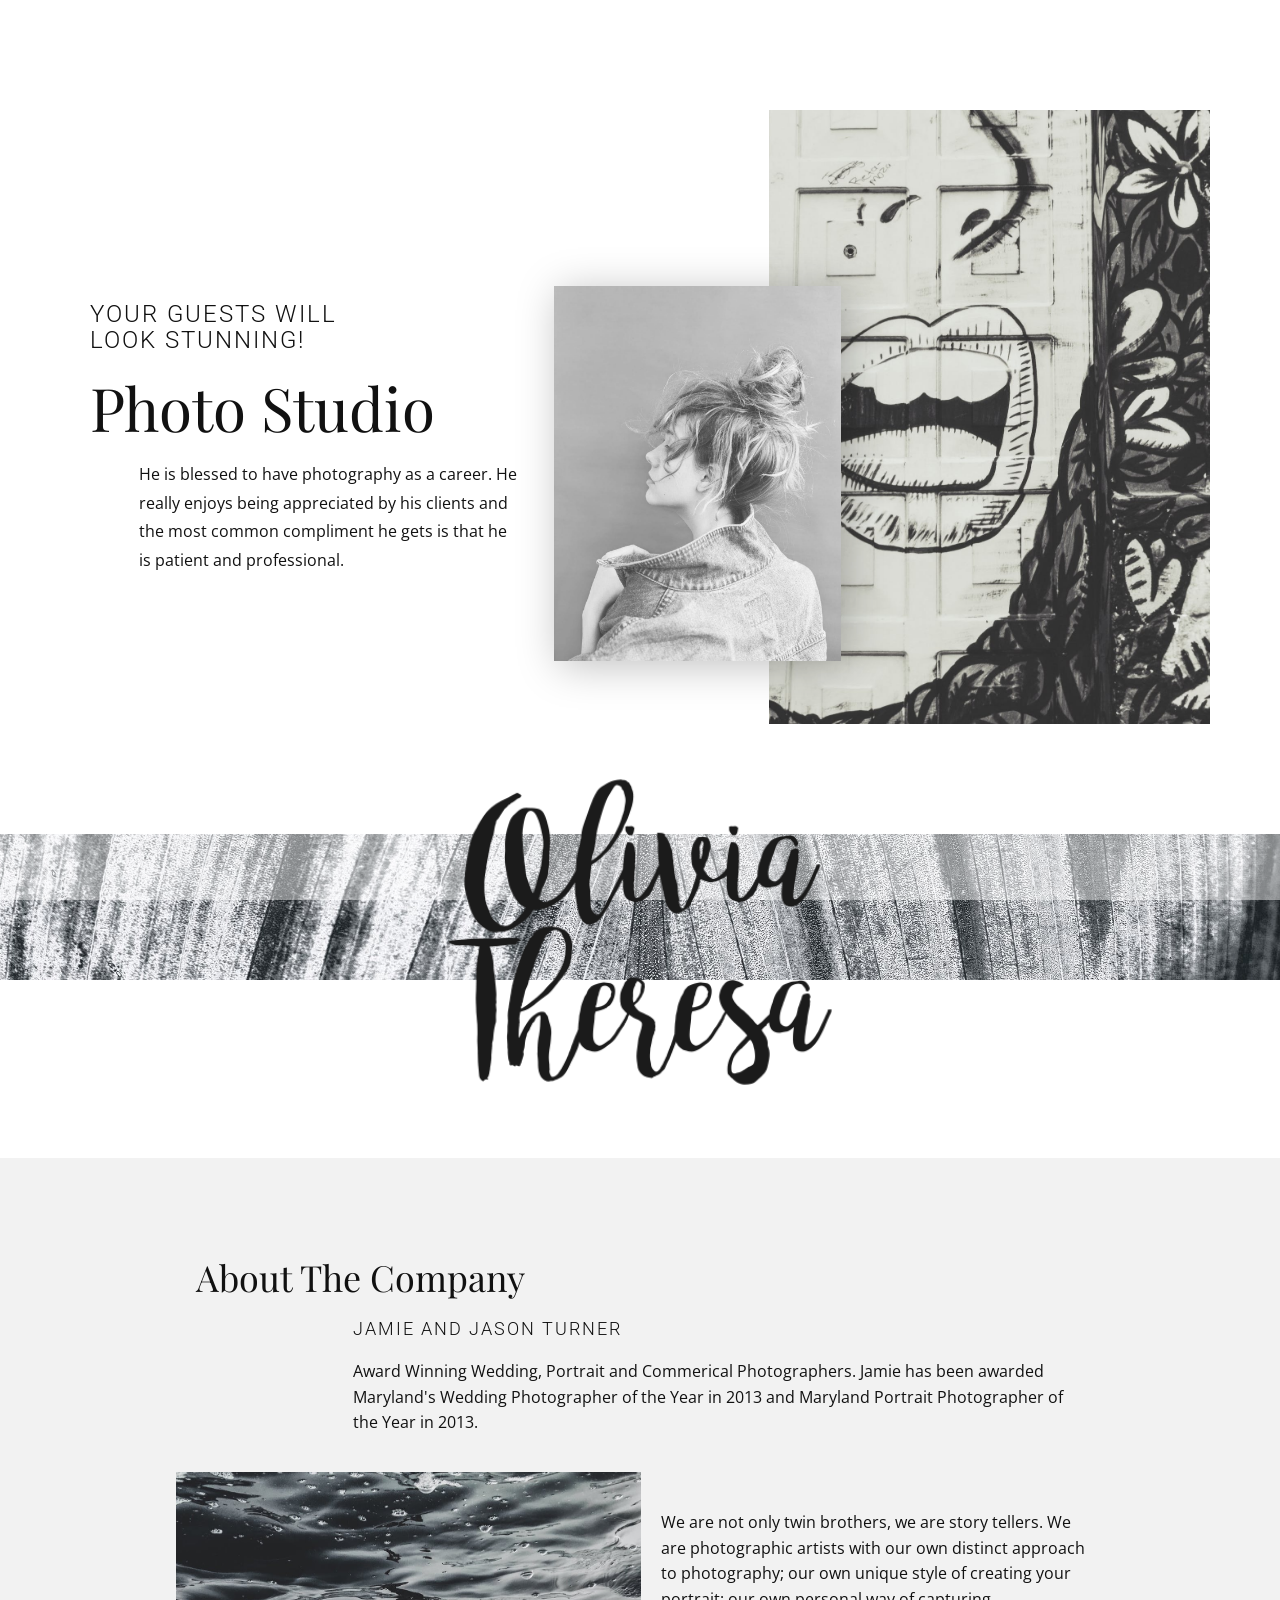
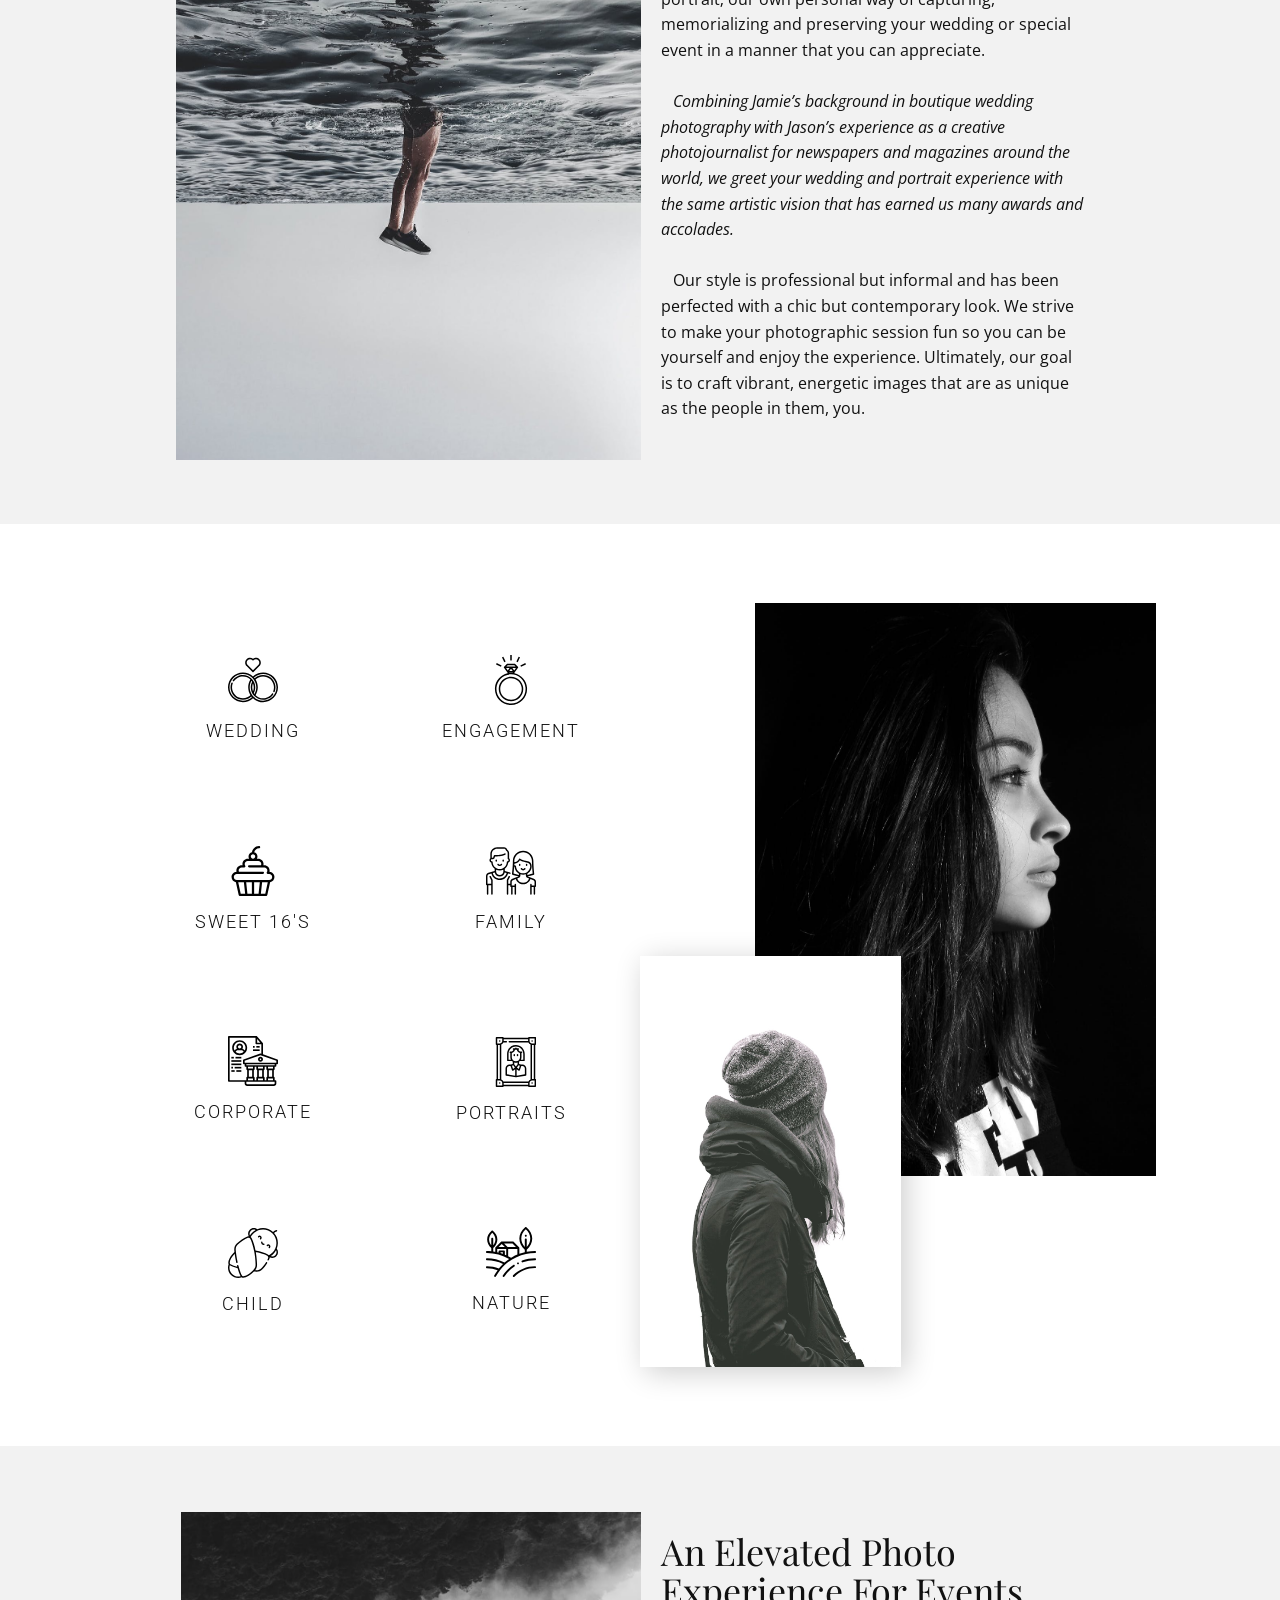
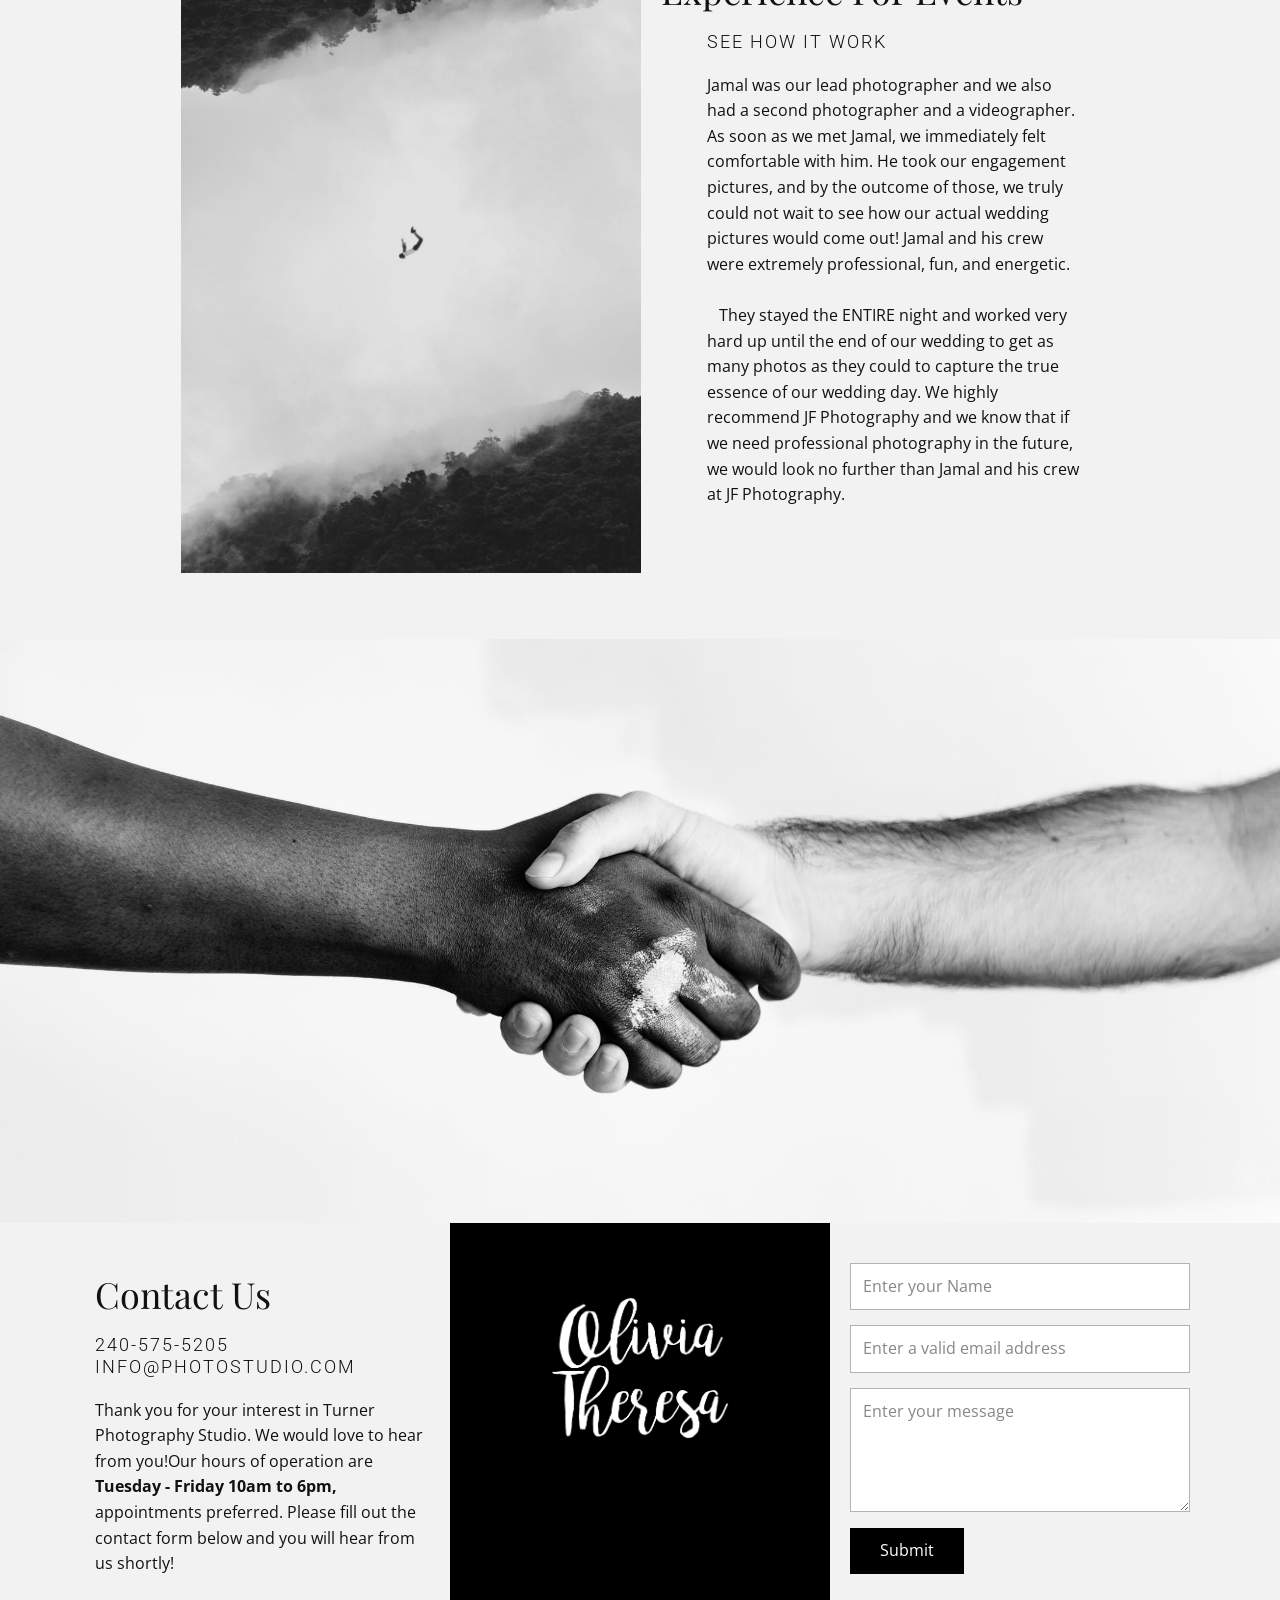
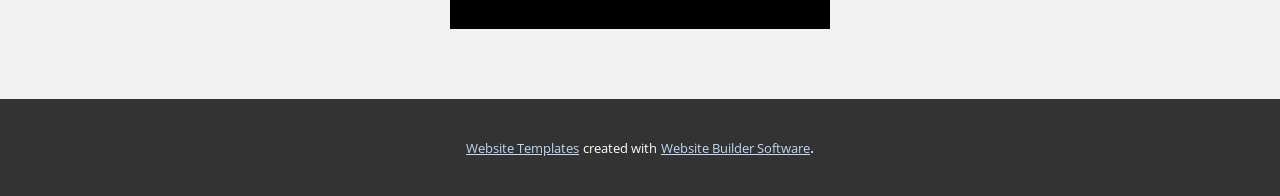
==== commit ff4272c4: "try" ====
--- a/index.html
+++ b/index.html
@@ -20,7 +20,6 @@
     
     
     
-    
     <script type="application/ld+json">{
 		"@context": "http://schema.org",
 		"@type": "Organization",
@@ -30,7 +29,7 @@
     <meta property="og:title" content="Photo Studio 3.0 1">
     <meta property="og:type" content="website">
   </head>
-  <body data-home-page="https://website2301062.nicepage.io/Photo-Studio-3-0-1.html?version=7cbd634e-7b5f-4d4d-ad72-9cb4b474d8e6" data-home-page-title="Photo Studio 3.0 1" class="u-body u-xl-mode"> 
+  <body data-home-page="https://website2301062.nicepage.io/Photo-Studio-3-0-1.html?version=0231bce7-627f-4156-ac52-1a13b6fd26ef" data-home-page-title="Photo Studio 3.0 1" class="u-body u-xl-mode"> 
     <section class="u-clearfix u-section-1" id="sec-87e8">
       <div class="u-clearfix u-sheet u-sheet-1">
         <div class="u-clearfix u-expanded-width u-layout-wrap u-layout-wrap-1">
@@ -46,8 +45,8 @@
               </div>
               <div class="u-container-style u-layout-cell u-right-cell u-size-30 u-layout-cell-2">
                 <div class="u-container-layout u-container-layout-2">
-                  <img src="/images/pexelsphoto959314.jpeg" alt="" class="u-expanded-width-md u-image u-image-default u-image-1">
-                  <img src="/images/pexelsphoto789812.jpeg" alt="" class="u-image u-image-default u-image-2">
+                  <img src="images/pexelsphoto959314.jpeg" alt="" class="u-expanded-width-md u-image u-image-default u-image-1">
+                  <img src="images/pexelsphoto789812.jpeg" alt="" class="u-image u-image-default u-image-2">
                 </div>
               </div>
             </div>
@@ -57,7 +56,7 @@
     </section>
     <section class="skrollable skrollable-after u-clearfix u-image u-parallax u-shading u-section-2" id="carousel_c554">
       <div class="u-clearfix u-sheet u-sheet-1">
-        <img src="/images/Untitled1.png" alt="" class="u-image u-image-contain u-image-default u-image-1" data-image-width="373" data-image-height="299">
+        <img src="images/Untitled1.png" alt="" class="u-image u-image-contain u-image-default u-image-1" data-image-width="373" data-image-height="299">
       </div>
     </section>
     <section class="u-clearfix u-grey-5 u-section-3" id="sec-b3a9">
@@ -206,8 +205,8 @@
                 <div class="u-layout-col">
                   <div class="u-container-style u-layout-cell u-right-cell u-size-60 u-layout-cell-9">
                     <div class="u-container-layout u-container-layout-9">
-                      <img class="u-expanded-height-sm u-expanded-height-xs u-image u-image-1" src="/images/portraitphotographyprofilefaceone38289.jpeg" data-image-width="1061" data-image-height="1500">
-                      <img src="/images/pexelsphoto106567.jpeg" alt="" class="u-image u-image-default u-image-2" data-image-width="2250" data-image-height="1500">
+                      <img class="u-expanded-height-sm u-expanded-height-xs u-image u-image-1" src="images/portraitphotographyprofilefaceone38289.jpeg" data-image-width="1061" data-image-height="1500">
+                      <img src="images/pexelsphoto106567.jpeg" alt="" class="u-image u-image-default u-image-2" data-image-width="2250" data-image-height="1500">
                     </div>
                   </div>
                 </div>
@@ -263,7 +262,7 @@
               <div class="u-container-style u-layout-cell u-size-20 u-layout-cell-2">
                 <div class="u-container-layout u-container-layout-2">
                   <div class="u-black u-expanded u-shape u-shape-rectangle u-shape-1"></div>
-                  <img src="/images/Untitled1-2.png" alt="" class="u-image u-image-default u-image-1" data-image-width="373" data-image-height="299">
+                  <img src="images/Untitled1-2.png" alt="" class="u-image u-image-default u-image-1" data-image-width="373" data-image-height="299">
                 </div>
               </div>
               <div class="u-container-style u-layout-cell u-right-cell u-size-20 u-layout-cell-3">
@@ -300,13 +299,6 @@
         </div>
       </div>
     </section>
-    <section class="u-align-center u-clearfix u-image u-shading u-section-8" src="" data-image-width="256" data-image-height="256" id="sec-5f2f">
-      <div class="u-clearfix u-sheet u-valign-middle u-sheet-1">
-        <h1 class="u-text u-text-default u-title u-text-1">INTUITIVE</h1>
-        <p class="u-large-text u-text u-text-default u-text-variant u-text-2">Sample text. Lorem ipsum dolor sit amet, consectetur adipiscing elit nullam nunc justo sagittis suscipit ultrices.</p>
-        <a href="#" class="u-btn u-button-style u-palette-2-base u-btn-1">Read More</a>
-      </div>
-    </section>
     
     
     
--- a/Photo-Studio-3.0-1.css
+++ b/Photo-Studio-3.0-1.css
@@ -219,7 +219,7 @@
     margin: -486px auto 225px 50px;
   }
 } .u-section-2 {
-  background-image: linear-gradient(0deg, rgba(255,255,255,0.45), rgba(255,255,255,0.45)), url("/images/pexelsphoto1985175.jpeg");
+  background-image: linear-gradient(0deg, rgba(255,255,255,0.45), rgba(255,255,255,0.45)), url("images/pexelsphoto1985175.jpeg");
 }
 
 .u-section-2 .u-sheet-1 {
@@ -313,7 +313,7 @@
 
 .u-section-3 .u-image-1 {
   min-height: 541px;
-  background-image: url("/images/pexelsphoto1770803.jpeg");
+  background-image: url("images/pexelsphoto1770803.jpeg");
   background-position: 50% 50%;
 }
 
@@ -988,7 +988,7 @@
 
 .u-section-5 .u-image-1 {
   min-height: 644px;
-  background-image: url("/images/pexelsphoto1793525.jpeg");
+  background-image: url("images/pexelsphoto1793525.jpeg");
   background-position: 50% 50%;
 }
 
@@ -1138,7 +1138,7 @@
     margin-left: 14px;
   }
 } .u-section-6 {
-  background-image: url("/images/pexelsphoto1389098.jpeg");
+  background-image: url("images/pexelsphoto1389098.jpeg");
   background-position: 50% 50%;
 }
 
@@ -1373,56 +1373,4 @@
     margin-left: 0;
     margin-right: 0;
   }
-} .u-section-8 {
-  background-image: linear-gradient(0deg, rgba(0,0,0,0.55), rgba(0,0,0,0.55)), url("[data-uri]");
-  background-position: 50% 50%;
-}
-
-.u-section-8 .u-sheet-1 {
-  min-height: 800px;
-}
-
-.u-section-8 .u-text-1 {
-  font-size: 6rem;
-  font-weight: 700;
-  margin: 60px auto 0;
-}
-
-.u-section-8 .u-text-2 {
-  margin: 30px auto 0;
-}
-
-.u-section-8 .u-btn-1 {
-  background-image: none;
-  text-transform: uppercase;
-  font-weight: 700;
-  margin: 40px auto 60px;
-}
-
-@media (max-width: 1199px) {
-  .u-section-8 .u-sheet-1 {
-    min-height: 660px;
-  }
-}
-
-@media (max-width: 991px) {
-  .u-section-8 .u-sheet-1 {
-    min-height: 506px;
-  }
-}
-
-@media (max-width: 767px) {
-  .u-section-8 .u-sheet-1 {
-    min-height: 380px;
-  }
-}
-
-@media (max-width: 575px) {
-  .u-section-8 .u-sheet-1 {
-    min-height: 239px;
-  }
-
-  .u-section-8 .u-text-1 {
-    font-size: 3.75rem;
-  }
 }
